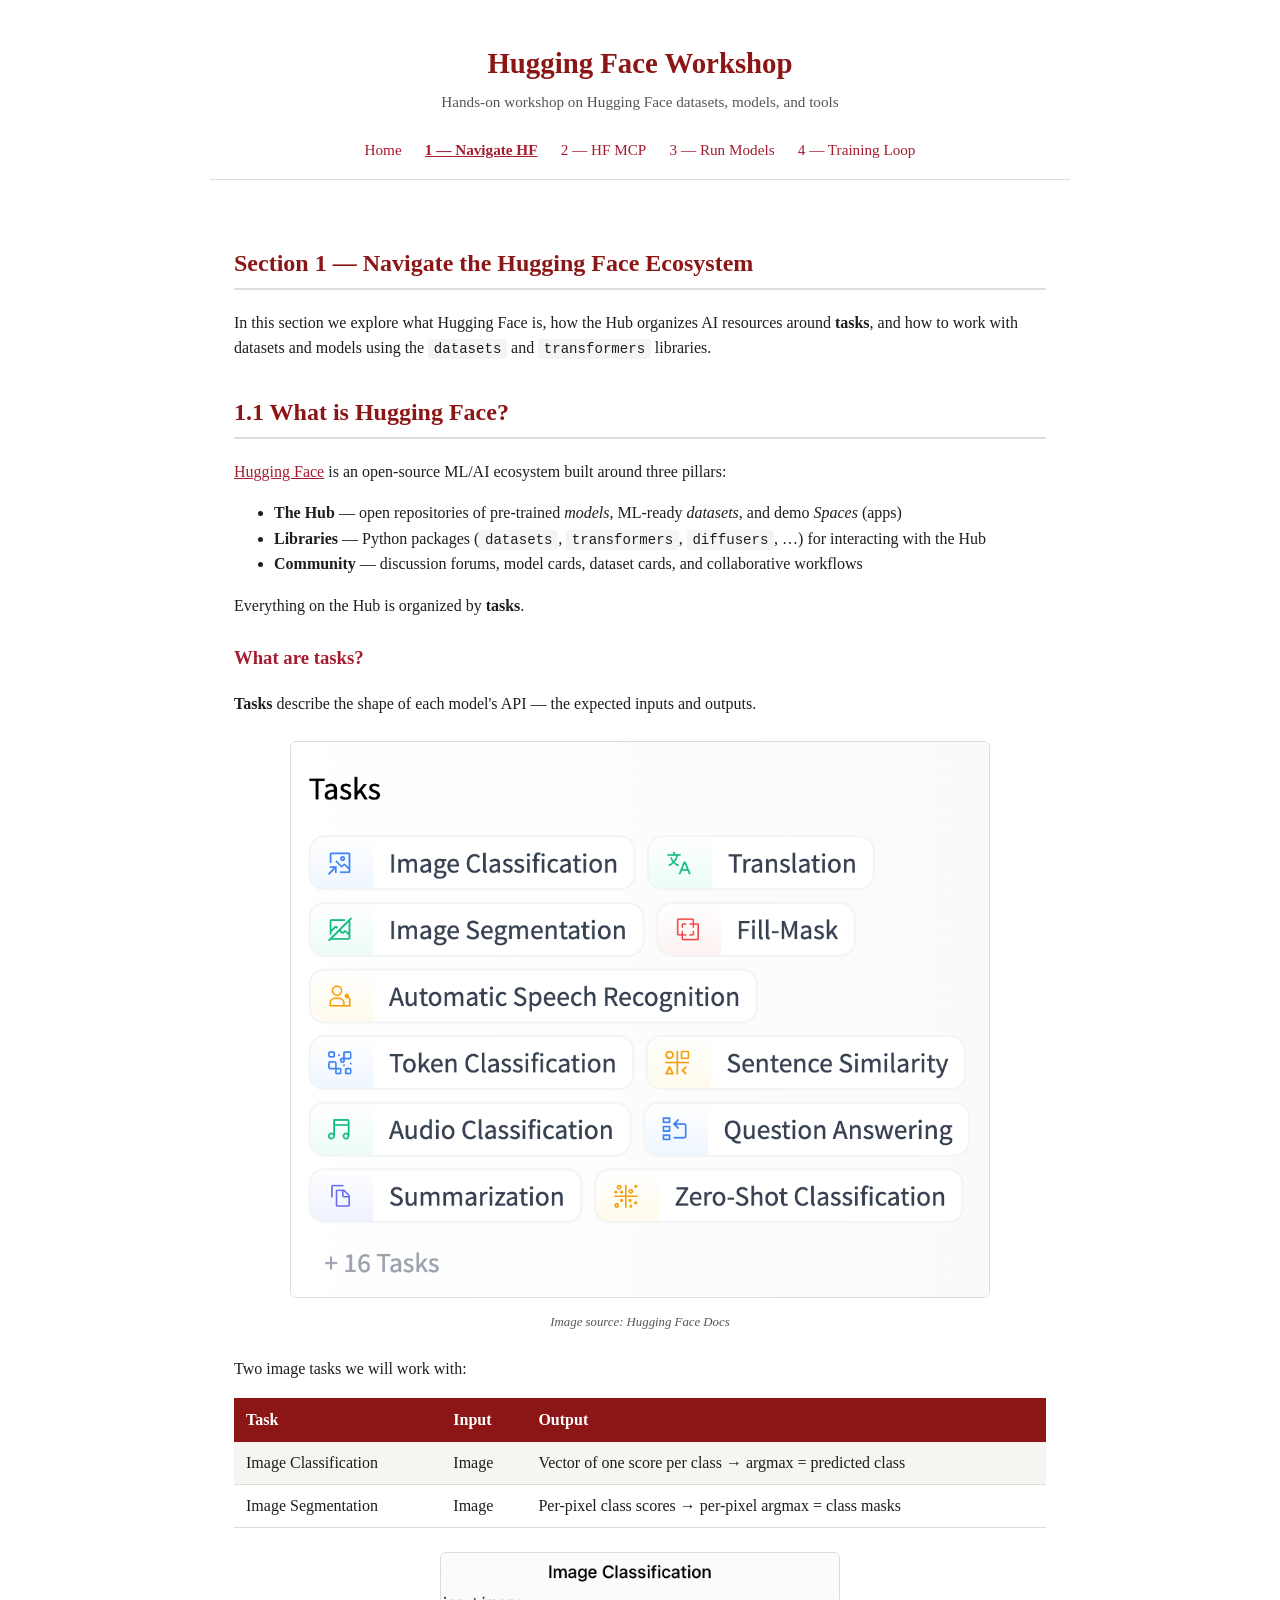
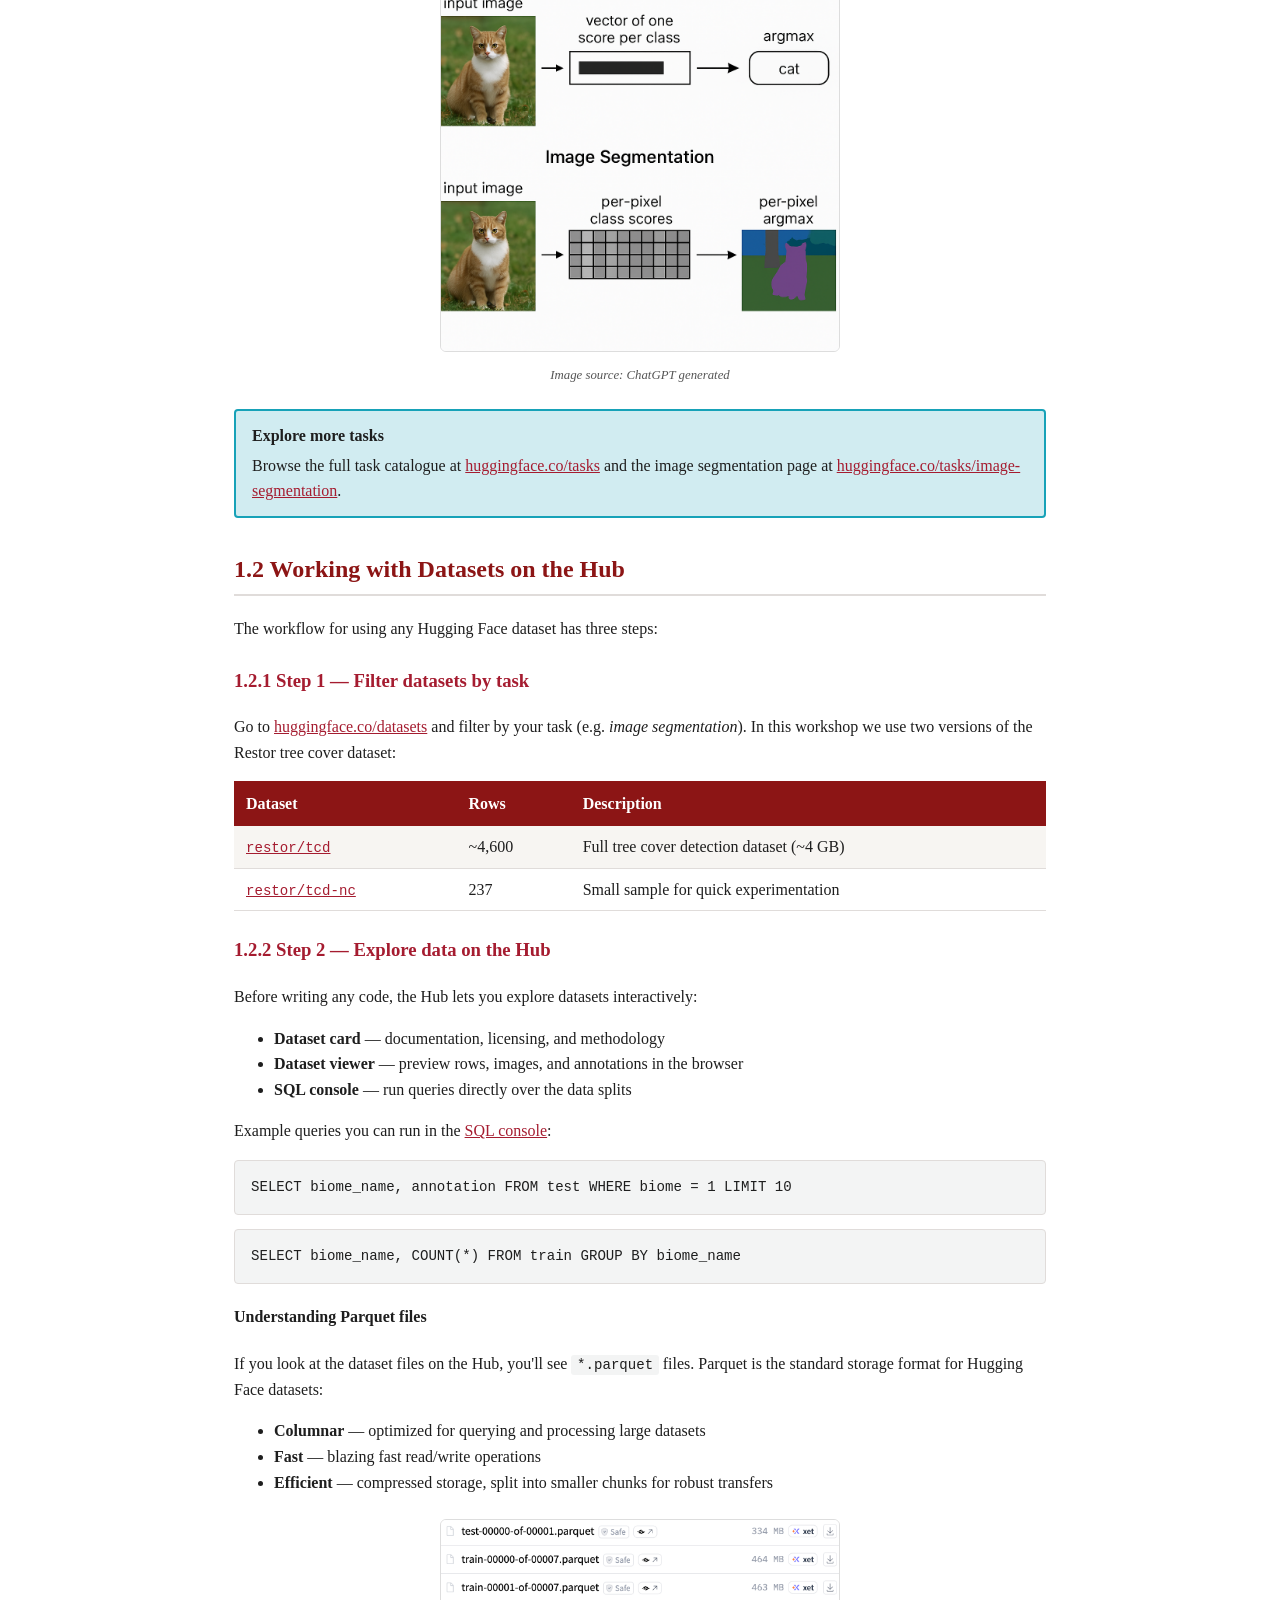
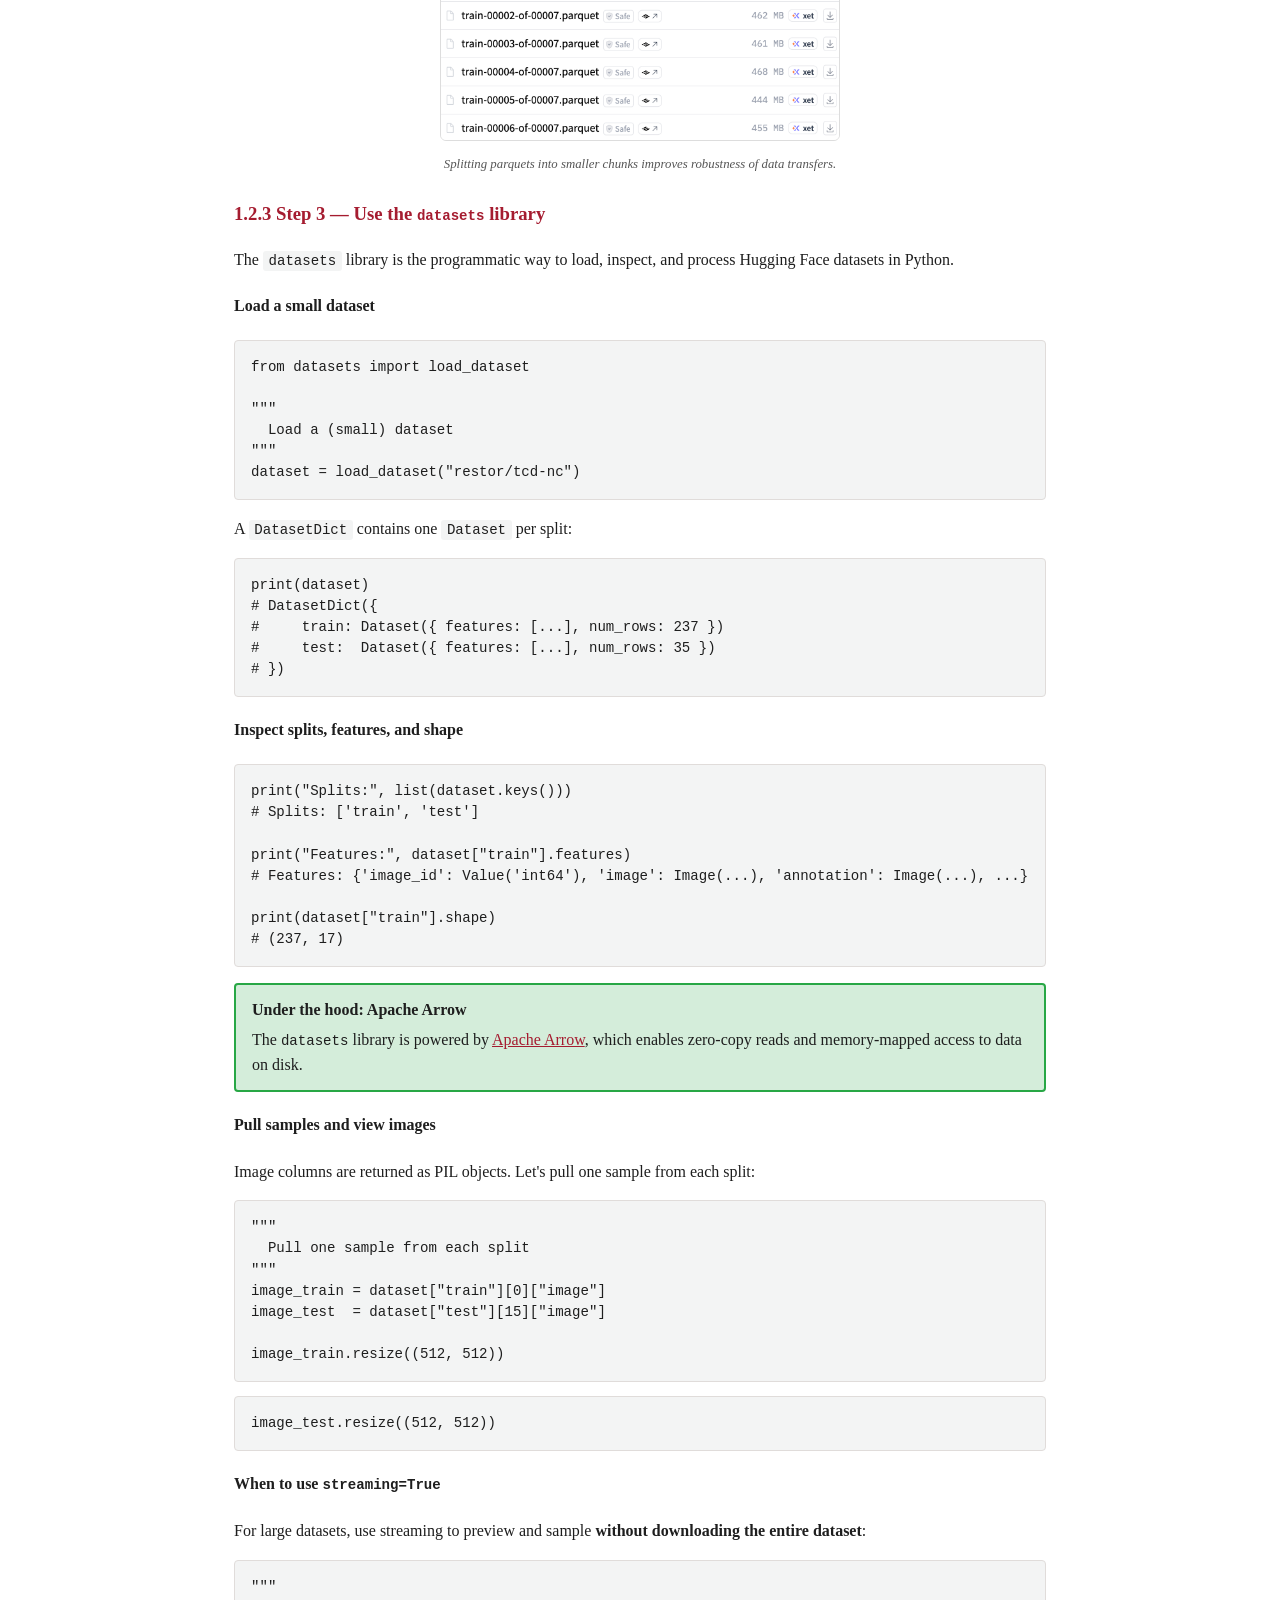
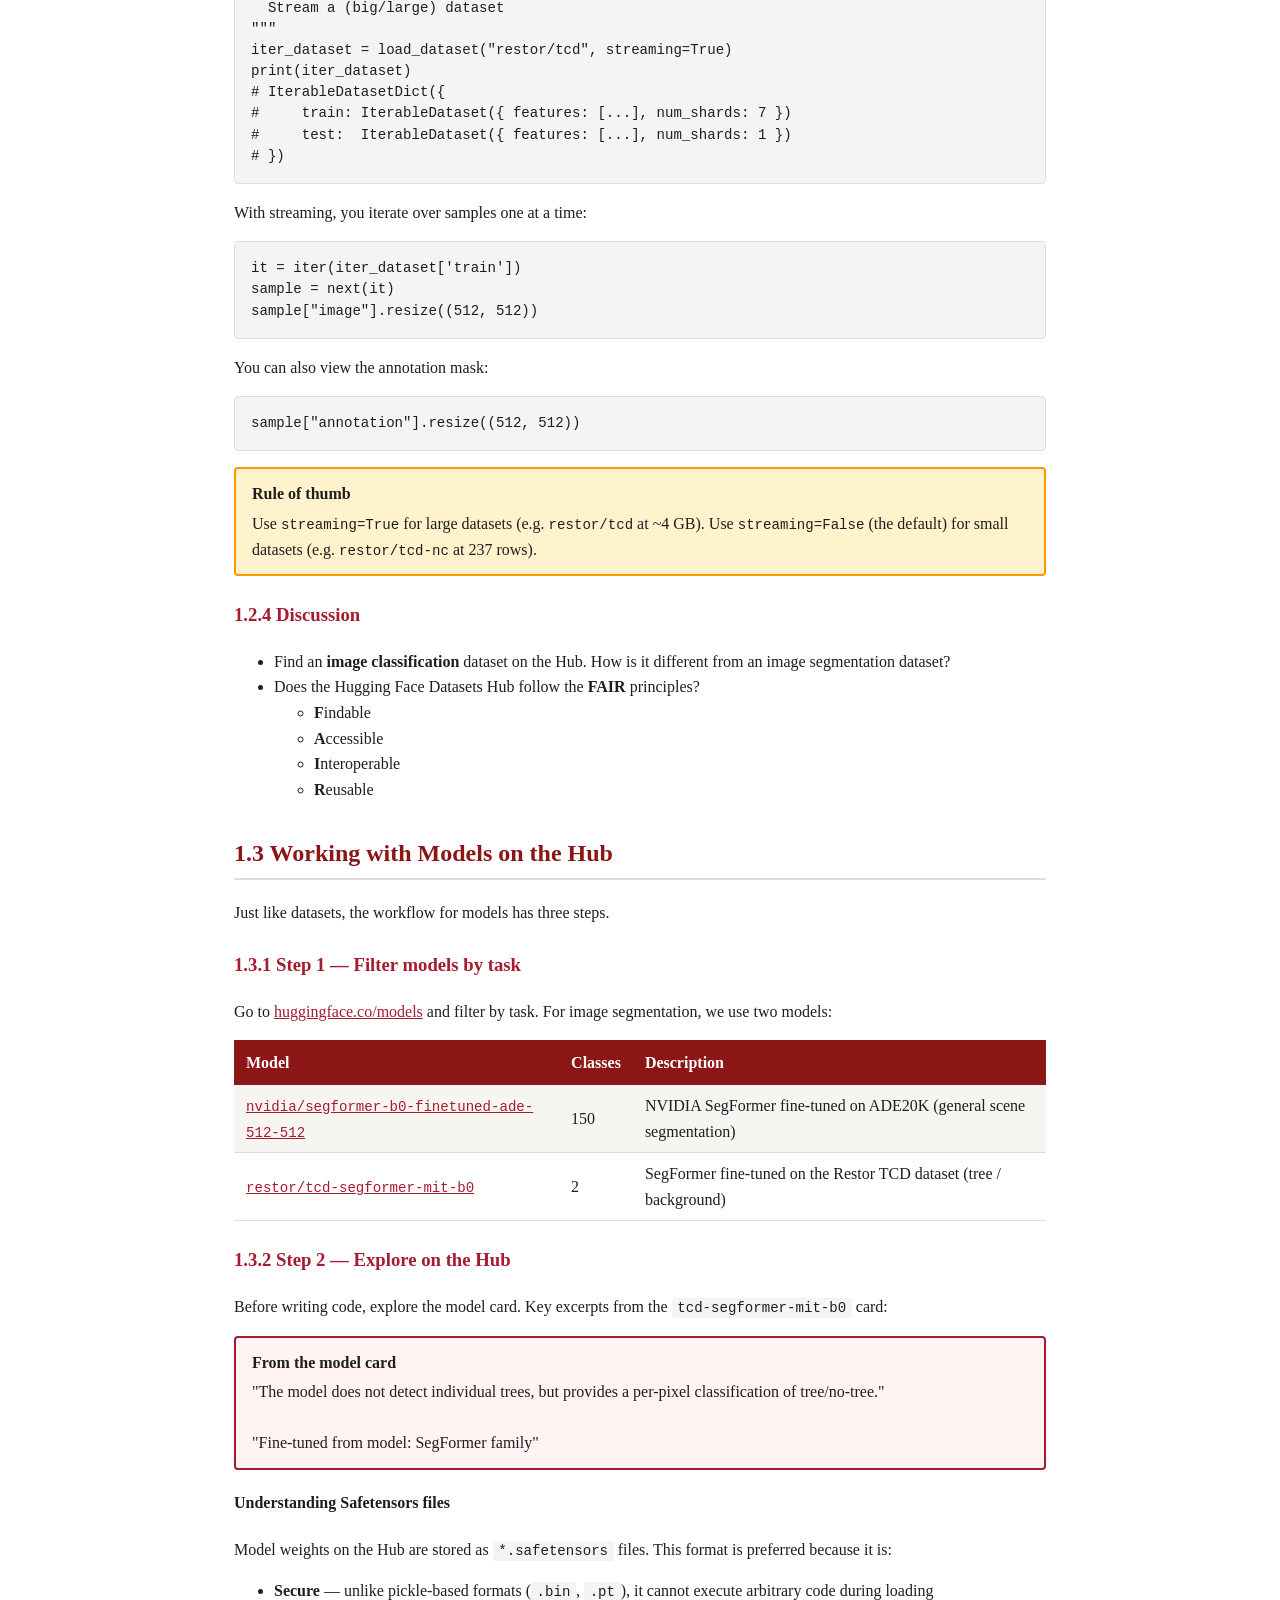
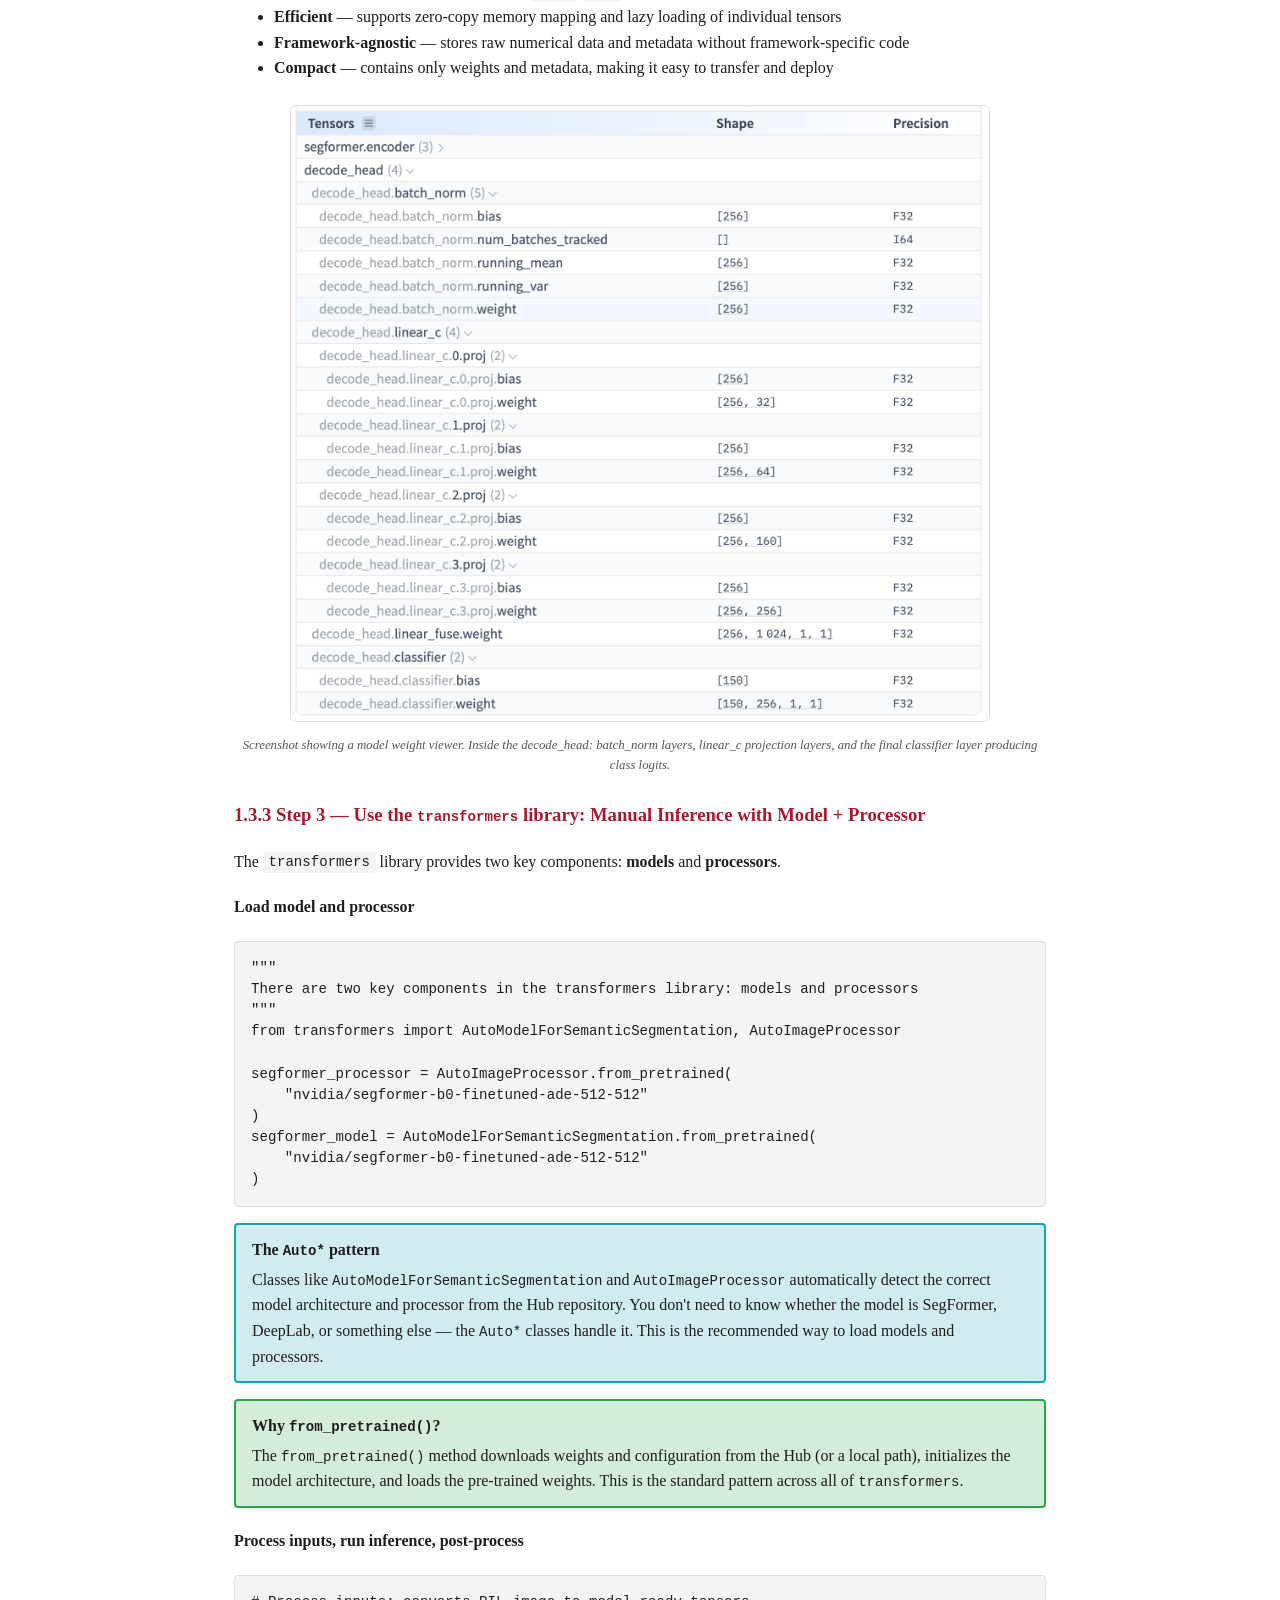
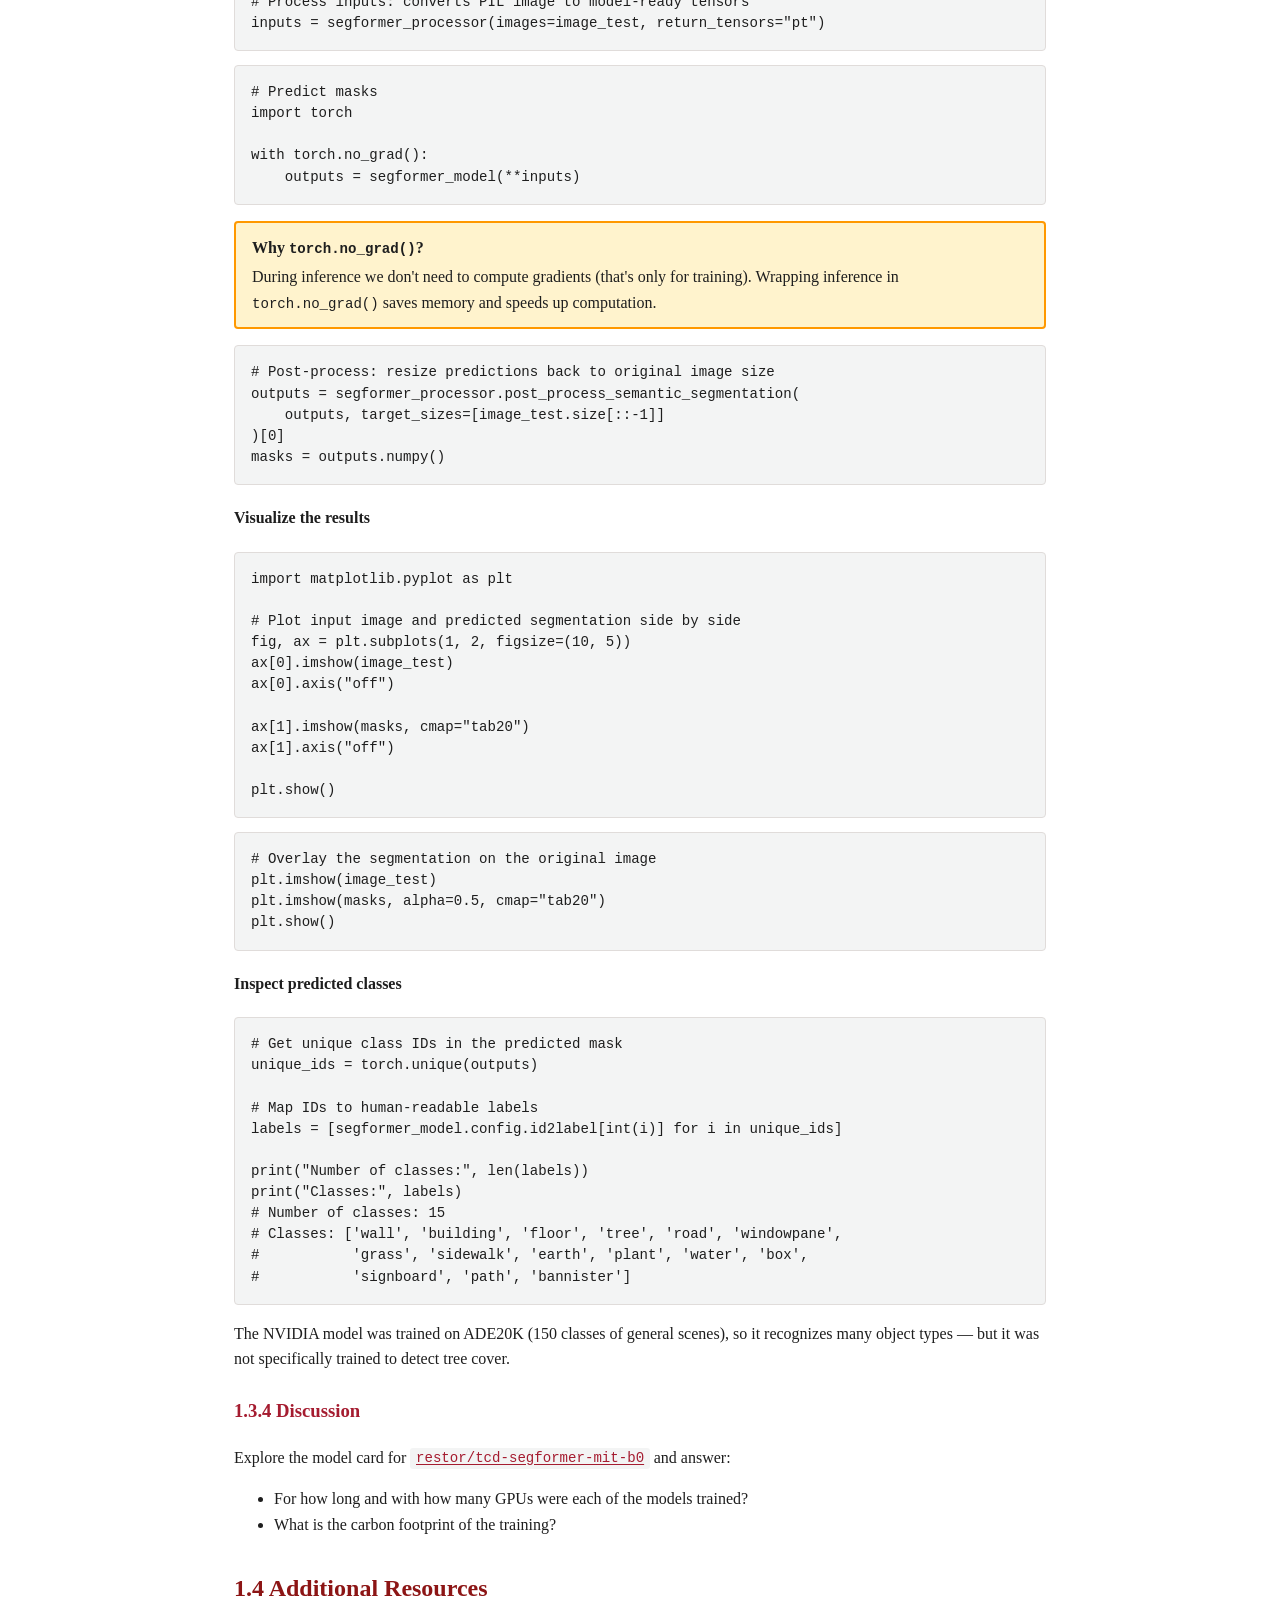
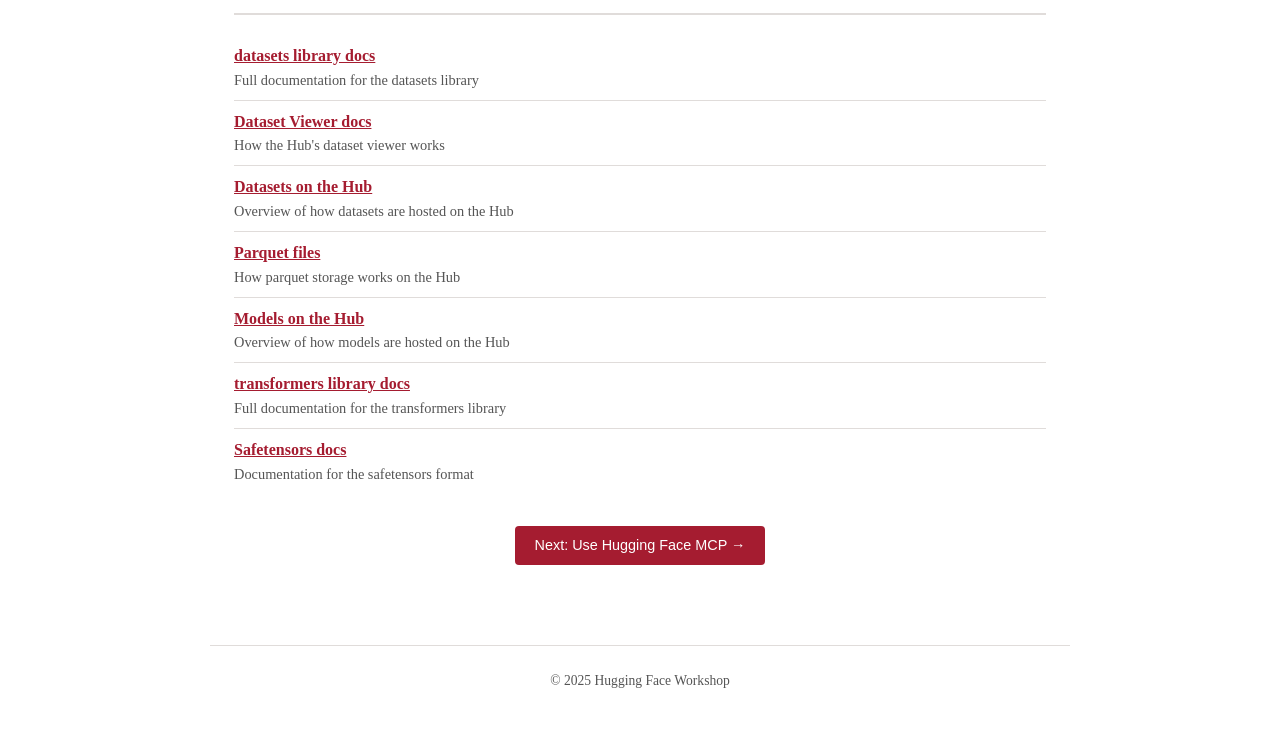
==== docs/section1.html @ c6ccbbdd "Add workshop site (sections 1 and 3) and follow-along notebook - docs/: GitHub Pages site with crims" ====
<!DOCTYPE html>
<html lang="en">
<head>
  <meta charset="UTF-8">
  <meta name="viewport" content="width=device-width, initial-scale=1.0">
  <title>1 &mdash; Navigate the Hugging Face Ecosystem</title>
  <link rel="stylesheet" href="style.css">
</head>
<body>

<header>
  <h1>Hugging Face Workshop</h1>
  <p class="subtitle">Hands-on workshop on Hugging Face datasets, models, and tools</p>
</header>

<nav>
  <a href="index.html">Home</a>
  <a href="section1.html" class="active">1 &mdash; Navigate HF</a>
  <a href="section2.html">2 &mdash; HF MCP</a>
  <a href="section3.html">3 &mdash; Run Models</a>
  <a href="section4.html">4 &mdash; Training Loop</a>
</nav>

<div class="content">

  <h2>Section 1 &mdash; Navigate the Hugging Face Ecosystem</h2>
  <p>In this section we explore what Hugging Face is, how the Hub organizes AI resources around <strong>tasks</strong>, and how to work with datasets and models using the <code>datasets</code> and <code>transformers</code> libraries.</p>

  <!-- ════════════════════════════════════════════ -->
  <h2>1.1 What is Hugging Face?</h2>

  <p><a href="https://huggingface.co/" target="_blank">Hugging Face</a> is an open-source ML/AI ecosystem built around three pillars:</p>
  <ul>
    <li><strong>The Hub</strong> &mdash; open repositories of pre-trained <em>models</em>, ML-ready <em>datasets</em>, and demo <em>Spaces</em> (apps)</li>
    <li><strong>Libraries</strong> &mdash; Python packages (<code>datasets</code>, <code>transformers</code>, <code>diffusers</code>, &hellip;) for interacting with the Hub</li>
    <li><strong>Community</strong> &mdash; discussion forums, model cards, dataset cards, and collaborative workflows</li>
  </ul>

  <p>Everything on the Hub is organized by <strong>tasks</strong>.</p>

  <h3>What are tasks?</h3>

  <p><strong>Tasks</strong> describe the shape of each model's API &mdash; the expected inputs and outputs.</p>

  <div class="figure">
    <img src="../images/hf_tasks.png" alt="Hugging Face tasks overview">
    <div class="caption">Image source: Hugging Face Docs</div>
  </div>

  <p>Two image tasks we will work with:</p>
  <table>
    <tr><th>Task</th><th>Input</th><th>Output</th></tr>
    <tr>
      <td>Image Classification</td>
      <td>Image</td>
      <td>Vector of one score per class &rarr; argmax = predicted class</td>
    </tr>
    <tr>
      <td>Image Segmentation</td>
      <td>Image</td>
      <td>Per-pixel class scores &rarr; per-pixel argmax = class masks</td>
    </tr>
  </table>

  <div class="figure">
    <img src="../images/segmentation_diagram.png" alt="Segmentation diagram" style="max-width:400px;">
    <div class="caption">Image source: ChatGPT generated</div>
  </div>

  <div class="callout blue">
    <strong>Explore more tasks</strong>
    Browse the full task catalogue at <a href="https://huggingface.co/tasks" target="_blank">huggingface.co/tasks</a>
    and the image segmentation page at <a href="https://huggingface.co/tasks/image-segmentation" target="_blank">huggingface.co/tasks/image-segmentation</a>.
  </div>

  <!-- ════════════════════════════════════════════ -->
  <h2>1.2 Working with Datasets on the Hub</h2>

  <p>The workflow for using any Hugging Face dataset has three steps:</p>

  <h3>1.2.1 Step 1 &mdash; Filter datasets by task</h3>

  <p>Go to <a href="https://huggingface.co/datasets" target="_blank">huggingface.co/datasets</a> and filter by your task (e.g. <em>image segmentation</em>). In this workshop we use two versions of the Restor tree cover dataset:</p>

  <table>
    <tr><th>Dataset</th><th>Rows</th><th>Description</th></tr>
    <tr>
      <td><a href="https://huggingface.co/datasets/restor/tcd" target="_blank"><code>restor/tcd</code></a></td>
      <td>~4,600</td>
      <td>Full tree cover detection dataset (~4 GB)</td>
    </tr>
    <tr>
      <td><a href="https://huggingface.co/datasets/restor/tcd-nc" target="_blank"><code>restor/tcd-nc</code></a></td>
      <td>237</td>
      <td>Small sample for quick experimentation</td>
    </tr>
  </table>

  <h3>1.2.2 Step 2 &mdash; Explore data on the Hub</h3>

  <p>Before writing any code, the Hub lets you explore datasets interactively:</p>
  <ul>
    <li><strong>Dataset card</strong> &mdash; documentation, licensing, and methodology</li>
    <li><strong>Dataset viewer</strong> &mdash; preview rows, images, and annotations in the browser</li>
    <li><strong>SQL console</strong> &mdash; run queries directly over the data splits</li>
  </ul>

  <p>Example queries you can run in the <a href="https://huggingface.co/datasets/restor/tcd-nc/sql-console/zQ4yMoB" target="_blank">SQL console</a>:</p>

<pre><code>SELECT biome_name, annotation FROM test WHERE biome = 1 LIMIT 10</code></pre>

<pre><code>SELECT biome_name, COUNT(*) FROM train GROUP BY biome_name</code></pre>

  <h4>Understanding Parquet files</h4>

  <p>If you look at the dataset files on the Hub, you'll see <code>*.parquet</code> files. Parquet is the standard storage format for Hugging Face datasets:</p>
  <ul>
    <li><strong>Columnar</strong> &mdash; optimized for querying and processing large datasets</li>
    <li><strong>Fast</strong> &mdash; blazing fast read/write operations</li>
    <li><strong>Efficient</strong> &mdash; compressed storage, split into smaller chunks for robust transfers</li>
  </ul>

  <div class="figure">
    <img src="../images/parquet_diagram.png" alt="Parquet file diagram" style="max-width:400px;">
    <div class="caption">Splitting parquets into smaller chunks improves robustness of data transfers.</div>
  </div>

  <h3>1.2.3 Step 3 &mdash; Use the <code>datasets</code> library</h3>

  <p>The <code>datasets</code> library is the programmatic way to load, inspect, and process Hugging Face datasets in Python.</p>

  <h4>Load a small dataset</h4>

<pre><code>from datasets import load_dataset

"""
  Load a (small) dataset
"""
dataset = load_dataset("restor/tcd-nc")</code></pre>

  <p>A <code>DatasetDict</code> contains one <code>Dataset</code> per split:</p>

<pre><code>print(dataset)
# DatasetDict({
#     train: Dataset({ features: [...], num_rows: 237 })
#     test:  Dataset({ features: [...], num_rows: 35 })
# })</code></pre>

  <h4>Inspect splits, features, and shape</h4>

<pre><code>print("Splits:", list(dataset.keys()))
# Splits: ['train', 'test']

print("Features:", dataset["train"].features)
# Features: {'image_id': Value('int64'), 'image': Image(...), 'annotation': Image(...), ...}

print(dataset["train"].shape)
# (237, 17)</code></pre>

  <div class="callout green">
    <strong>Under the hood: Apache Arrow</strong>
    The <code>datasets</code> library is powered by <a href="https://huggingface.co/docs/datasets/main/en/about_arrow" target="_blank">Apache Arrow</a>, which enables zero-copy reads and memory-mapped access to data on disk.
  </div>

  <h4>Pull samples and view images</h4>

  <p>Image columns are returned as PIL objects. Let's pull one sample from each split:</p>

<pre><code>"""
  Pull one sample from each split
"""
image_train = dataset["train"][0]["image"]
image_test  = dataset["test"][15]["image"]

image_train.resize((512, 512))</code></pre>

<pre><code>image_test.resize((512, 512))</code></pre>

  <h4>When to use <code>streaming=True</code></h4>

  <p>For large datasets, use streaming to preview and sample <strong>without downloading the entire dataset</strong>:</p>

<pre><code>"""
  Stream a (big/large) dataset
"""
iter_dataset = load_dataset("restor/tcd", streaming=True)
print(iter_dataset)
# IterableDatasetDict({
#     train: IterableDataset({ features: [...], num_shards: 7 })
#     test:  IterableDataset({ features: [...], num_shards: 1 })
# })</code></pre>

  <p>With streaming, you iterate over samples one at a time:</p>

<pre><code>it = iter(iter_dataset['train'])
sample = next(it)
sample["image"].resize((512, 512))</code></pre>

  <p>You can also view the annotation mask:</p>

<pre><code>sample["annotation"].resize((512, 512))</code></pre>

  <div class="callout yellow">
    <strong>Rule of thumb</strong>
    Use <code>streaming=True</code> for large datasets (e.g. <code>restor/tcd</code> at ~4 GB).
    Use <code>streaming=False</code> (the default) for small datasets (e.g. <code>restor/tcd-nc</code> at 237 rows).
  </div>

  <h3>1.2.4 Discussion</h3>

  <ul>
    <li>Find an <strong>image classification</strong> dataset on the Hub. How is it different from an image segmentation dataset?</li>
    <li>Does the Hugging Face Datasets Hub follow the <strong>FAIR</strong> principles?
      <ul>
        <li><strong>F</strong>indable</li>
        <li><strong>A</strong>ccessible</li>
        <li><strong>I</strong>nteroperable</li>
        <li><strong>R</strong>eusable</li>
      </ul>
    </li>
  </ul>

  <!-- ════════════════════════════════════════════ -->
  <h2>1.3 Working with Models on the Hub</h2>

  <p>Just like datasets, the workflow for models has three steps.</p>

  <h3>1.3.1 Step 1 &mdash; Filter models by task</h3>

  <p>Go to <a href="https://huggingface.co/models" target="_blank">huggingface.co/models</a> and filter by task. For image segmentation, we use two models:</p>

  <table>
    <tr><th>Model</th><th>Classes</th><th>Description</th></tr>
    <tr>
      <td><a href="https://huggingface.co/nvidia/segformer-b0-finetuned-ade-512-512" target="_blank"><code>nvidia/segformer-b0-finetuned-ade-512-512</code></a></td>
      <td>150</td>
      <td>NVIDIA SegFormer fine-tuned on ADE20K (general scene segmentation)</td>
    </tr>
    <tr>
      <td><a href="https://huggingface.co/restor/tcd-segformer-mit-b0" target="_blank"><code>restor/tcd-segformer-mit-b0</code></a></td>
      <td>2</td>
      <td>SegFormer fine-tuned on the Restor TCD dataset (tree / background)</td>
    </tr>
  </table>

  <h3>1.3.2 Step 2 &mdash; Explore on the Hub</h3>

  <p>Before writing code, explore the model card. Key excerpts from the <code>tcd-segformer-mit-b0</code> card:</p>

  <div class="callout">
    <strong>From the model card</strong>
    "The model does not detect individual trees, but provides a per-pixel classification of tree/no-tree."
    <br><br>
    "Fine-tuned from model: SegFormer family"
  </div>

  <h4>Understanding Safetensors files</h4>

  <p>Model weights on the Hub are stored as <code>*.safetensors</code> files. This format is preferred because it is:</p>
  <ul>
    <li><strong>Secure</strong> &mdash; unlike pickle-based formats (<code>.bin</code>, <code>.pt</code>), it cannot execute arbitrary code during loading</li>
    <li><strong>Efficient</strong> &mdash; supports zero-copy memory mapping and lazy loading of individual tensors</li>
    <li><strong>Framework-agnostic</strong> &mdash; stores raw numerical data and metadata without framework-specific code</li>
    <li><strong>Compact</strong> &mdash; contains only weights and metadata, making it easy to transfer and deploy</li>
  </ul>

  <div class="figure">
    <img src="../images/safetensors_viewer.png" alt="Safetensors viewer screenshot">
    <div class="caption">Screenshot showing a model weight viewer. Inside the decode_head: batch_norm layers, linear_c projection layers, and the final classifier layer producing class logits.</div>
  </div>

  <h3>1.3.3 Step 3 &mdash; Use the <code>transformers</code> library: Manual Inference with Model + Processor</h3>

  <p>The <code>transformers</code> library provides two key components: <strong>models</strong> and <strong>processors</strong>.</p>

  <h4>Load model and processor</h4>

<pre><code>"""
There are two key components in the transformers library: models and processors
"""
from transformers import AutoModelForSemanticSegmentation, AutoImageProcessor

segformer_processor = AutoImageProcessor.from_pretrained(
    "nvidia/segformer-b0-finetuned-ade-512-512"
)
segformer_model = AutoModelForSemanticSegmentation.from_pretrained(
    "nvidia/segformer-b0-finetuned-ade-512-512"
)</code></pre>

  <div class="callout blue">
    <strong>The <code>Auto*</code> pattern</strong>
    Classes like <code>AutoModelForSemanticSegmentation</code> and <code>AutoImageProcessor</code> automatically detect the correct model architecture and processor from the Hub repository.
    You don't need to know whether the model is SegFormer, DeepLab, or something else &mdash; the <code>Auto*</code> classes handle it.
    This is the recommended way to load models and processors.
  </div>

  <div class="callout green">
    <strong>Why <code>from_pretrained()</code>?</strong>
    The <code>from_pretrained()</code> method downloads weights and configuration from the Hub (or a local path), initializes the model architecture, and loads the pre-trained weights.
    This is the standard pattern across all of <code>transformers</code>.
  </div>

  <h4>Process inputs, run inference, post-process</h4>

<pre><code># Process inputs: converts PIL image to model-ready tensors
inputs = segformer_processor(images=image_test, return_tensors="pt")</code></pre>

<pre><code># Predict masks
import torch

with torch.no_grad():
    outputs = segformer_model(**inputs)</code></pre>

  <div class="callout yellow">
    <strong>Why <code>torch.no_grad()</code>?</strong>
    During inference we don't need to compute gradients (that's only for training).
    Wrapping inference in <code>torch.no_grad()</code> saves memory and speeds up computation.
  </div>

<pre><code># Post-process: resize predictions back to original image size
outputs = segformer_processor.post_process_semantic_segmentation(
    outputs, target_sizes=[image_test.size[::-1]]
)[0]
masks = outputs.numpy()</code></pre>

  <h4>Visualize the results</h4>

<pre><code>import matplotlib.pyplot as plt

# Plot input image and predicted segmentation side by side
fig, ax = plt.subplots(1, 2, figsize=(10, 5))
ax[0].imshow(image_test)
ax[0].axis("off")

ax[1].imshow(masks, cmap="tab20")
ax[1].axis("off")

plt.show()</code></pre>

<pre><code># Overlay the segmentation on the original image
plt.imshow(image_test)
plt.imshow(masks, alpha=0.5, cmap="tab20")
plt.show()</code></pre>

  <h4>Inspect predicted classes</h4>

<pre><code># Get unique class IDs in the predicted mask
unique_ids = torch.unique(outputs)

# Map IDs to human-readable labels
labels = [segformer_model.config.id2label[int(i)] for i in unique_ids]

print("Number of classes:", len(labels))
print("Classes:", labels)
# Number of classes: 15
# Classes: ['wall', 'building', 'floor', 'tree', 'road', 'windowpane',
#           'grass', 'sidewalk', 'earth', 'plant', 'water', 'box',
#           'signboard', 'path', 'bannister']</code></pre>

  <p>The NVIDIA model was trained on ADE20K (150 classes of general scenes), so it recognizes many object types &mdash; but it was not specifically trained to detect tree cover.</p>

  <h3>1.3.4 Discussion</h3>

  <p>Explore the model card for <a href="https://huggingface.co/restor/tcd-segformer-mit-b0" target="_blank"><code>restor/tcd-segformer-mit-b0</code></a> and answer:</p>
  <ul>
    <li>For how long and with how many GPUs were each of the models trained?</li>
    <li>What is the carbon footprint of the training?</li>
  </ul>

  <!-- ════════════════════════════════════════════ -->
  <h2>1.4 Additional Resources</h2>

  <ul class="resources">
    <li>
      <a href="https://huggingface.co/docs/datasets/main/en/index" target="_blank"><strong>datasets library docs</strong></a>
      <span class="desc">Full documentation for the datasets library</span>
    </li>
    <li>
      <a href="https://huggingface.co/docs/dataset-viewer/index" target="_blank"><strong>Dataset Viewer docs</strong></a>
      <span class="desc">How the Hub's dataset viewer works</span>
    </li>
    <li>
      <a href="https://huggingface.co/docs/hub/en/datasets-overview" target="_blank"><strong>Datasets on the Hub</strong></a>
      <span class="desc">Overview of how datasets are hosted on the Hub</span>
    </li>
    <li>
      <a href="https://huggingface.co/docs/dataset-viewer/parquet" target="_blank"><strong>Parquet files</strong></a>
      <span class="desc">How parquet storage works on the Hub</span>
    </li>
    <li>
      <a href="https://huggingface.co/docs/hub/en/models-the-hub" target="_blank"><strong>Models on the Hub</strong></a>
      <span class="desc">Overview of how models are hosted on the Hub</span>
    </li>
    <li>
      <a href="https://huggingface.co/docs/transformers/v4.52.1/index" target="_blank"><strong>transformers library docs</strong></a>
      <span class="desc">Full documentation for the transformers library</span>
    </li>
    <li>
      <a href="https://huggingface.co/docs/safetensors/en/index" target="_blank"><strong>Safetensors docs</strong></a>
      <span class="desc">Documentation for the safetensors format</span>
    </li>
  </ul>

  <p style="text-align:center; margin-top:2rem;">
    <a href="section2.html" class="btn">Next: Use Hugging Face MCP &rarr;</a>
  </p>

</div>

<footer>
  &copy; 2025 Hugging Face Workshop
</footer>

</body>
</html>
---- docs/style.css ----
/* ── Color palette ── */
:root {
  --crimson: #A51C30;
  --crimson-dark: #8C1515;
  --text: #1E1E1E;
  --text-light: #555555;
  --bg: #FFFFFF;
  --bg-warm: #F7F5F2;
  --code-bg: #F3F4F4;
  --border: #E0DCDA;
}

/* ── Reset & base ── */
*, *::before, *::after { box-sizing: border-box; }
body {
  margin: 0;
  font-family: Georgia, "Times New Roman", serif;
  color: var(--text);
  background: var(--bg);
  line-height: 1.6;
}

/* ── Layout ── */
header, nav, .content, footer {
  max-width: 860px;
  margin: 0 auto;
  padding: 0 1.5rem;
}

/* ── Header ── */
header {
  padding-top: 2rem;
  padding-bottom: 0.5rem;
  text-align: center;
}
header h1 {
  font-size: 1.8rem;
  color: var(--crimson-dark);
  margin: 0.5rem 0 0.25rem;
}
header .subtitle {
  color: var(--text-light);
  font-size: 0.95rem;
  margin: 0;
}

/* ── Navigation ── */
nav {
  text-align: center;
  padding: 0.75rem 1.5rem;
  margin-bottom: 1.5rem;
  border-bottom: 1px solid var(--border);
}
nav a {
  display: inline-block;
  margin: 0.25rem 0.6rem;
  text-decoration: none;
  color: var(--crimson);
  font-size: 0.95rem;
}
nav a:hover { text-decoration: underline; }
nav a.active {
  font-weight: bold;
  text-decoration: underline;
}

/* ── Content area ── */
.content {
  padding-top: 0.5rem;
  padding-bottom: 2rem;
}

/* ── Headings ── */
h2 {
  color: var(--crimson-dark);
  border-bottom: 2px solid var(--border);
  padding-bottom: 0.35rem;
  margin-top: 2rem;
}
h3 {
  color: var(--crimson);
  margin-top: 1.5rem;
}
h4 {
  color: var(--text);
  margin-top: 1.25rem;
  font-size: 1rem;
}

/* ── Links ── */
a { color: var(--crimson); }
a:hover { color: var(--crimson-dark); }

/* ── Session cards (home page) ── */
.session-cards {
  display: grid;
  gap: 1.25rem;
  margin: 1.5rem 0;
}
.session-card {
  display: block;
  text-decoration: none;
  color: var(--text);
  background: var(--bg-warm);
  border: 1px solid var(--border);
  border-left: 4px solid var(--crimson);
  border-radius: 4px;
  padding: 1rem 1.25rem;
  transition: border-color 0.2s;
}
.session-card:hover {
  border-left-color: var(--crimson-dark);
}
.session-card h3 {
  margin: 0 0 0.25rem;
  font-size: 1.05rem;
}
.session-card p {
  margin: 0;
  color: var(--text-light);
  font-size: 0.9rem;
}

/* ── Code blocks ── */
pre {
  background: var(--code-bg);
  border: 1px solid var(--border);
  border-radius: 4px;
  padding: 1rem;
  overflow-x: auto;
  white-space: pre-wrap;
  word-wrap: break-word;
  font-family: "SF Mono", Menlo, Consolas, monospace;
  font-size: 0.88rem;
  line-height: 1.5;
}
code {
  font-family: "SF Mono", Menlo, Consolas, monospace;
  font-size: 0.88rem;
}
p code, li code {
  background: var(--code-bg);
  padding: 0.15em 0.4em;
  border-radius: 3px;
}

/* ── Callout / disclaimer boxes ── */
.callout {
  border: 2px solid var(--crimson);
  background: #FFF3F4;
  border-radius: 4px;
  padding: 0.75rem 1rem;
  margin: 1rem 0;
}
.callout.green {
  background: #d4edda;
  border-color: #28a745;
}
.callout.blue {
  background: #d1ecf1;
  border-color: #17a2b8;
}
.callout.yellow {
  background: #fff3cd;
  border-color: #ff9800;
}
.callout strong { display: block; margin-bottom: 0.25rem; }

/* ── Resource lists ── */
ul.resources {
  list-style: none;
  padding: 0;
}
ul.resources li {
  padding: 0.5rem 0;
  border-bottom: 1px solid var(--border);
}
ul.resources li:last-child { border-bottom: none; }
ul.resources .desc {
  display: block;
  color: var(--text-light);
  font-size: 0.9rem;
}

/* ── Images ── */
.figure {
  text-align: center;
  margin: 1.5rem 0;
}
.figure img {
  max-width: 700px;
  width: 100%;
  border: 1px solid #ddd;
  border-radius: 6px;
}
.figure .caption {
  font-size: 0.8rem;
  color: var(--text-light);
  font-style: italic;
  margin-top: 0.35rem;
}

/* ── Tables ── */
table {
  width: 100%;
  border-collapse: collapse;
  margin: 1rem 0;
}
th {
  background: var(--crimson-dark);
  color: #fff;
  text-align: left;
  padding: 0.6rem 0.75rem;
}
td {
  padding: 0.5rem 0.75rem;
  border-bottom: 1px solid var(--border);
}
tr:nth-child(even) { background: var(--bg-warm); }

/* ── Buttons ── */
.btn {
  display: inline-block;
  background: var(--crimson);
  color: #fff;
  text-decoration: none;
  padding: 0.5rem 1.25rem;
  border-radius: 4px;
  font-family: -apple-system, Helvetica, Arial, sans-serif;
  font-size: 0.9rem;
  transition: background 0.2s;
}
.btn:hover { background: var(--crimson-dark); color: #fff; }

/* ── Footer ── */
footer {
  text-align: center;
  padding: 1.5rem;
  color: var(--text-light);
  font-size: 0.85rem;
  border-top: 1px solid var(--border);
  margin-top: 2rem;
}

/* ── Responsive ── */
@media (max-width: 600px) {
  header h1 { font-size: 1.4rem; }
  nav a { display: block; margin: 0.3rem 0; }
  .content { padding-left: 1rem; padding-right: 1rem; }
}
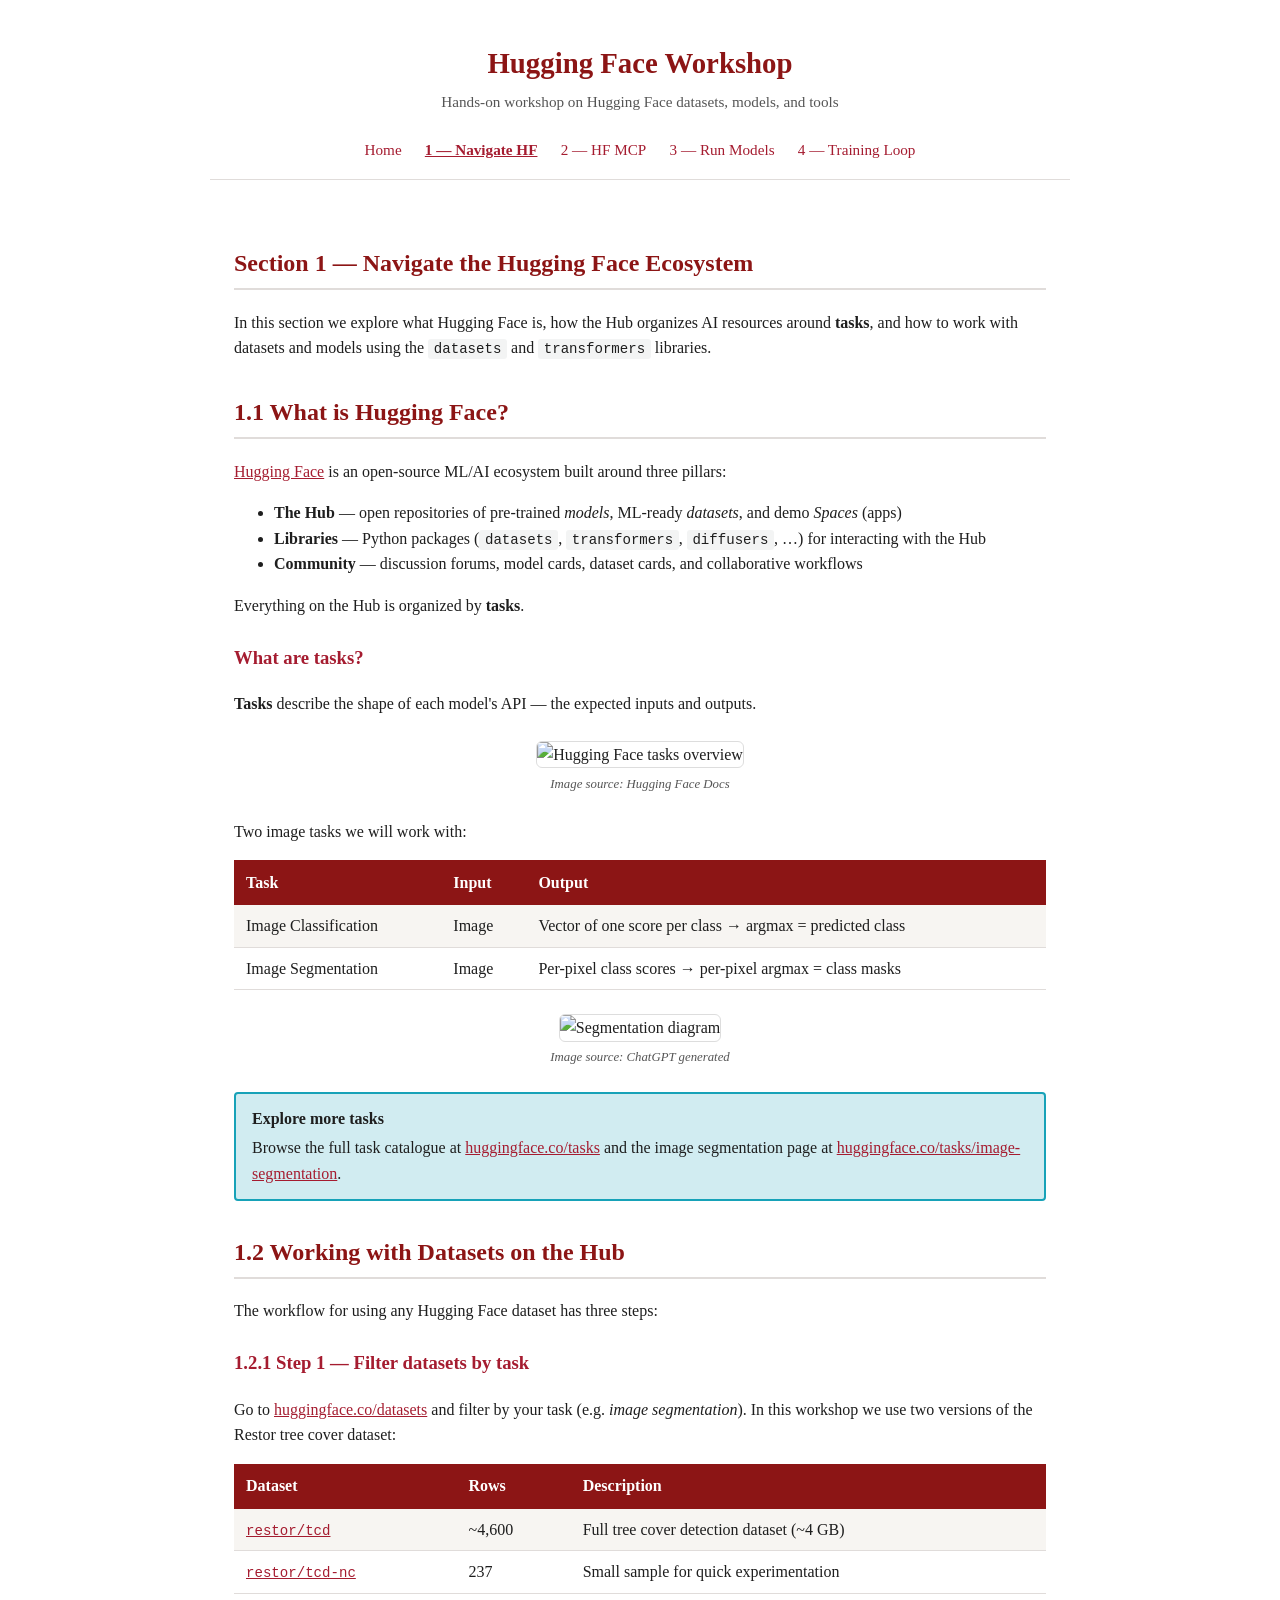
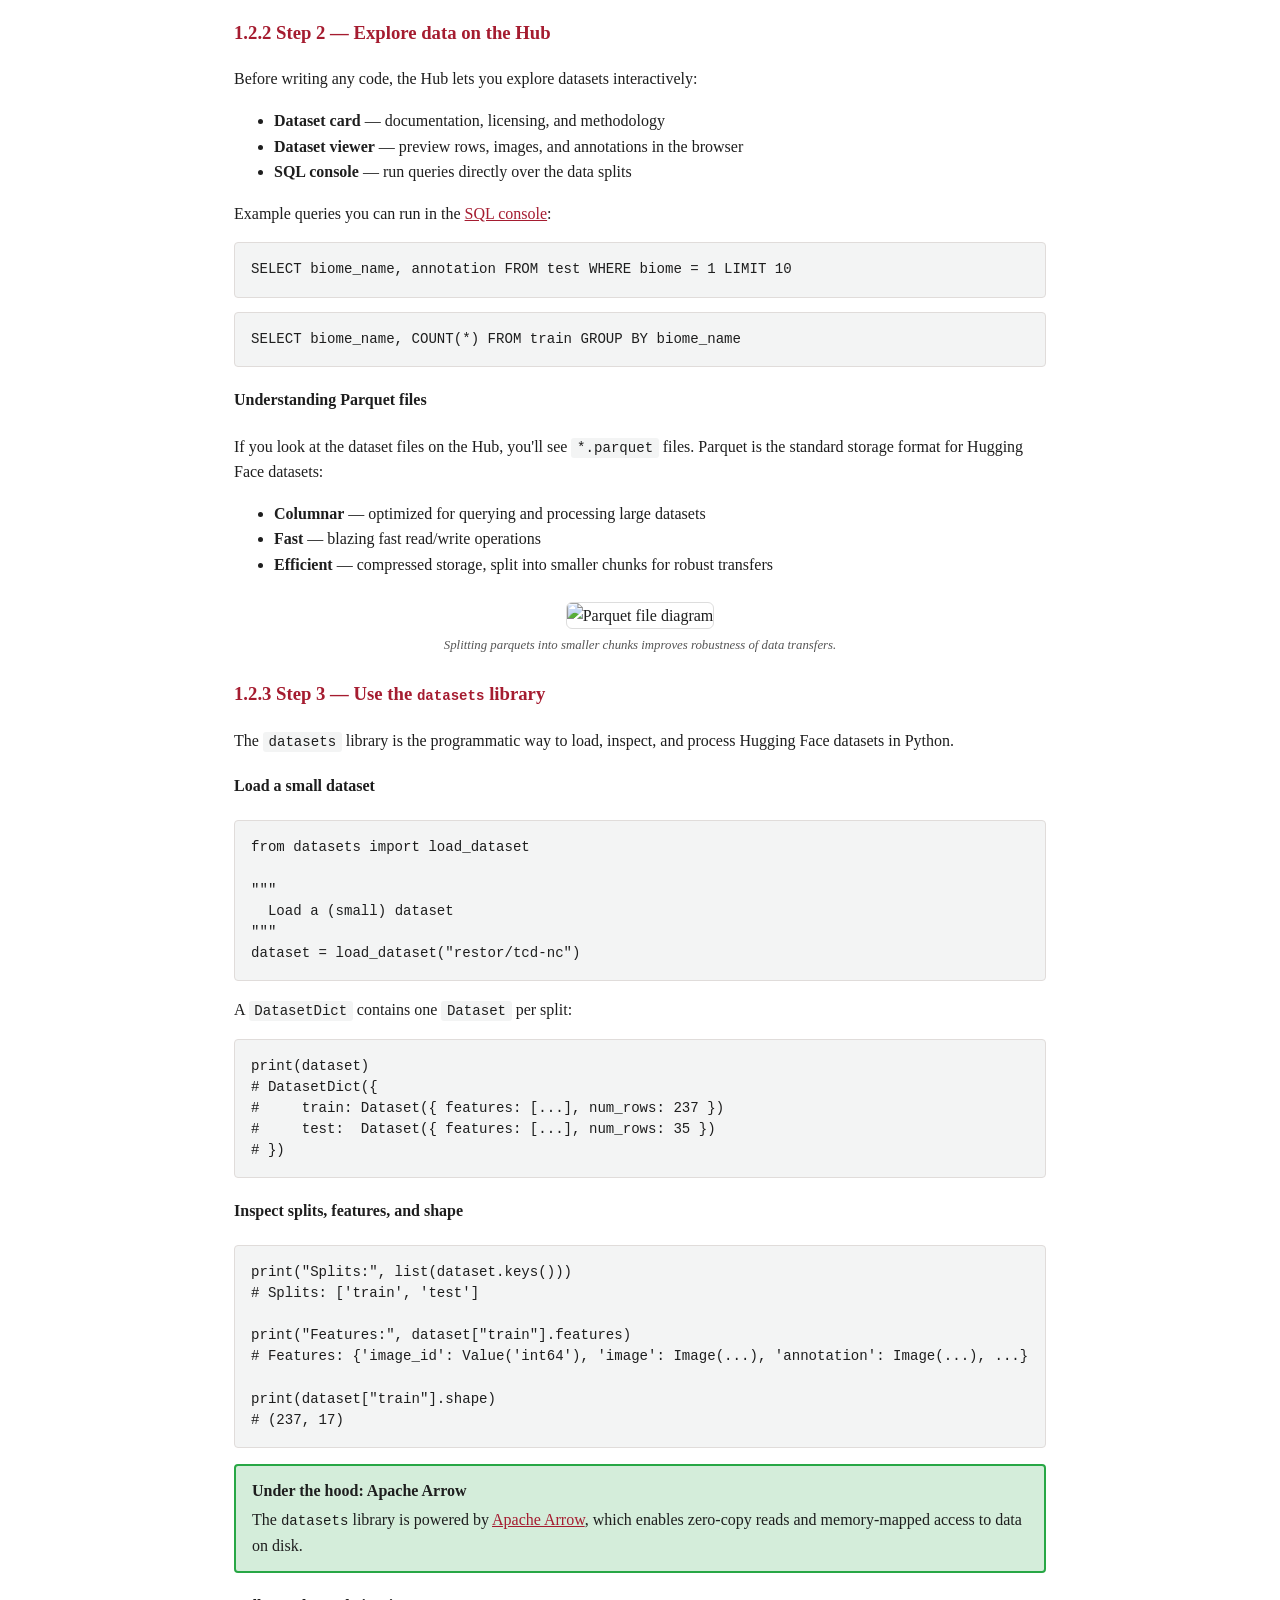
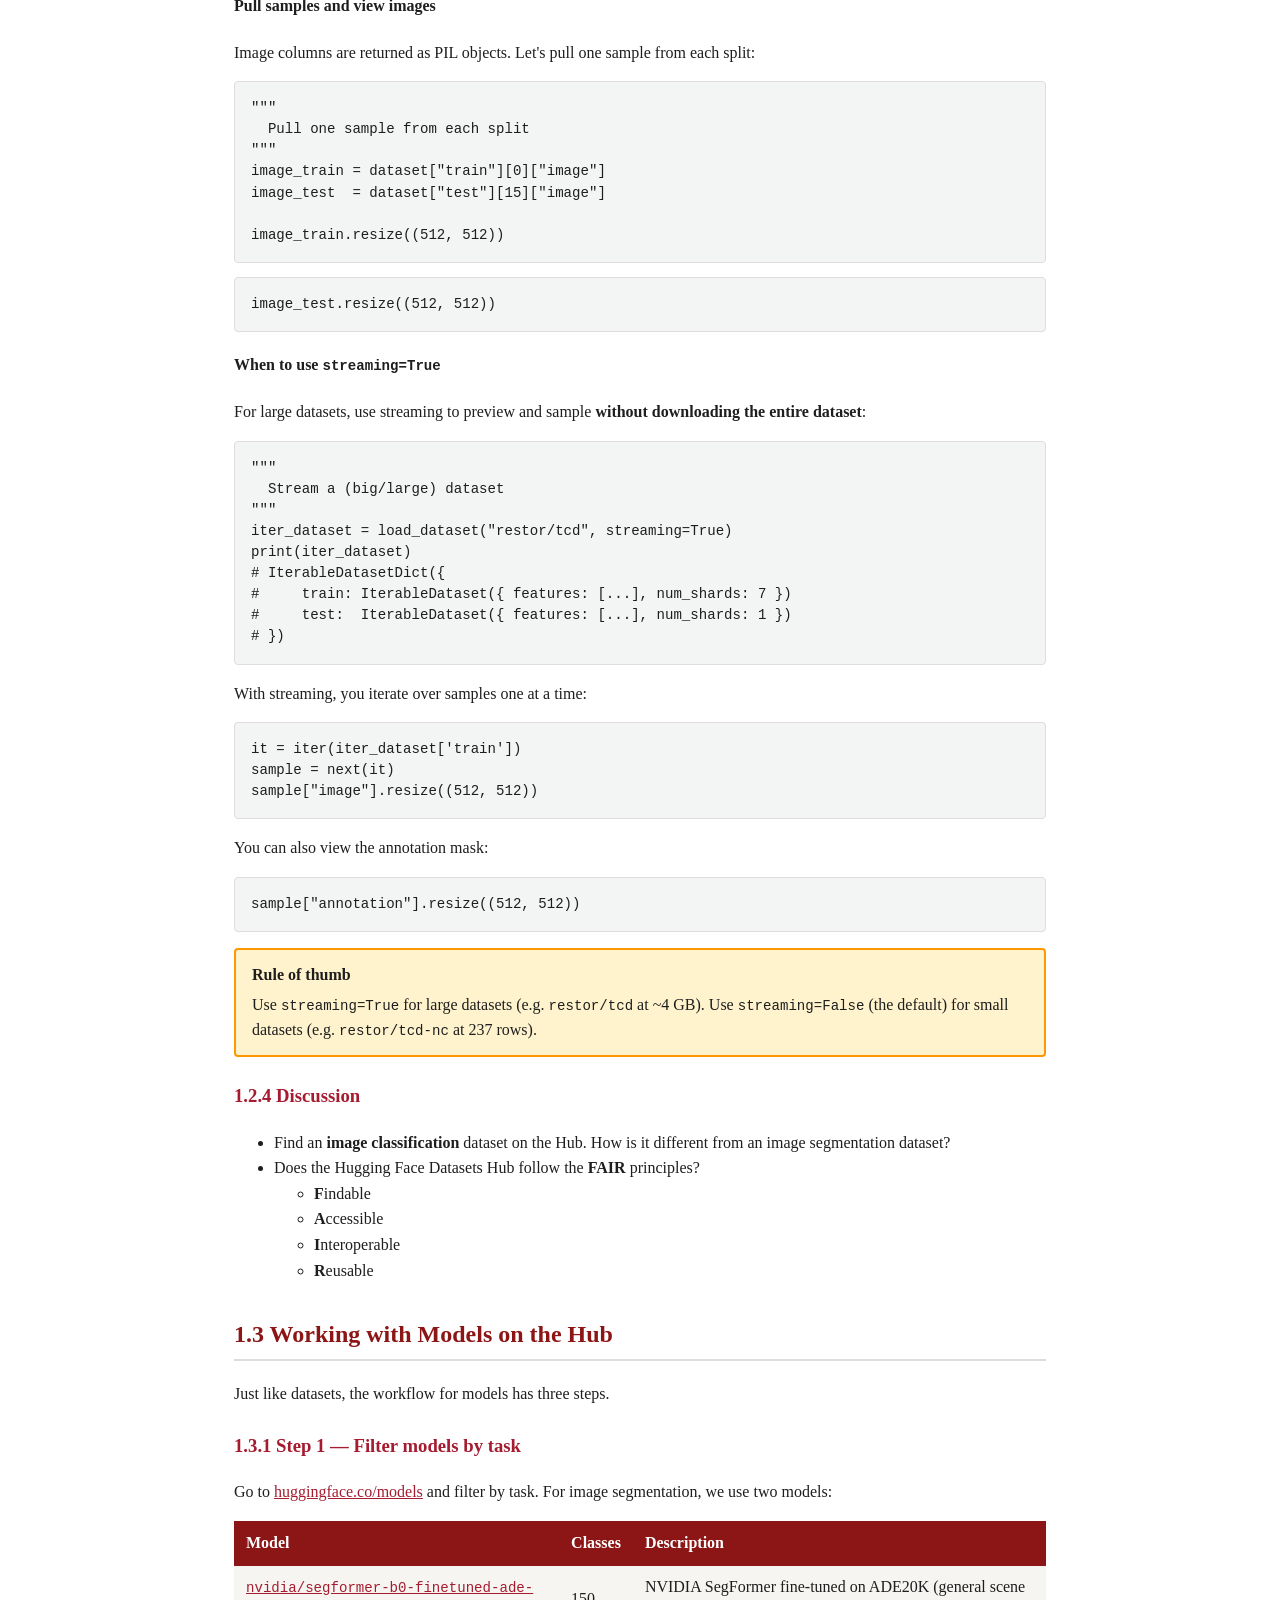
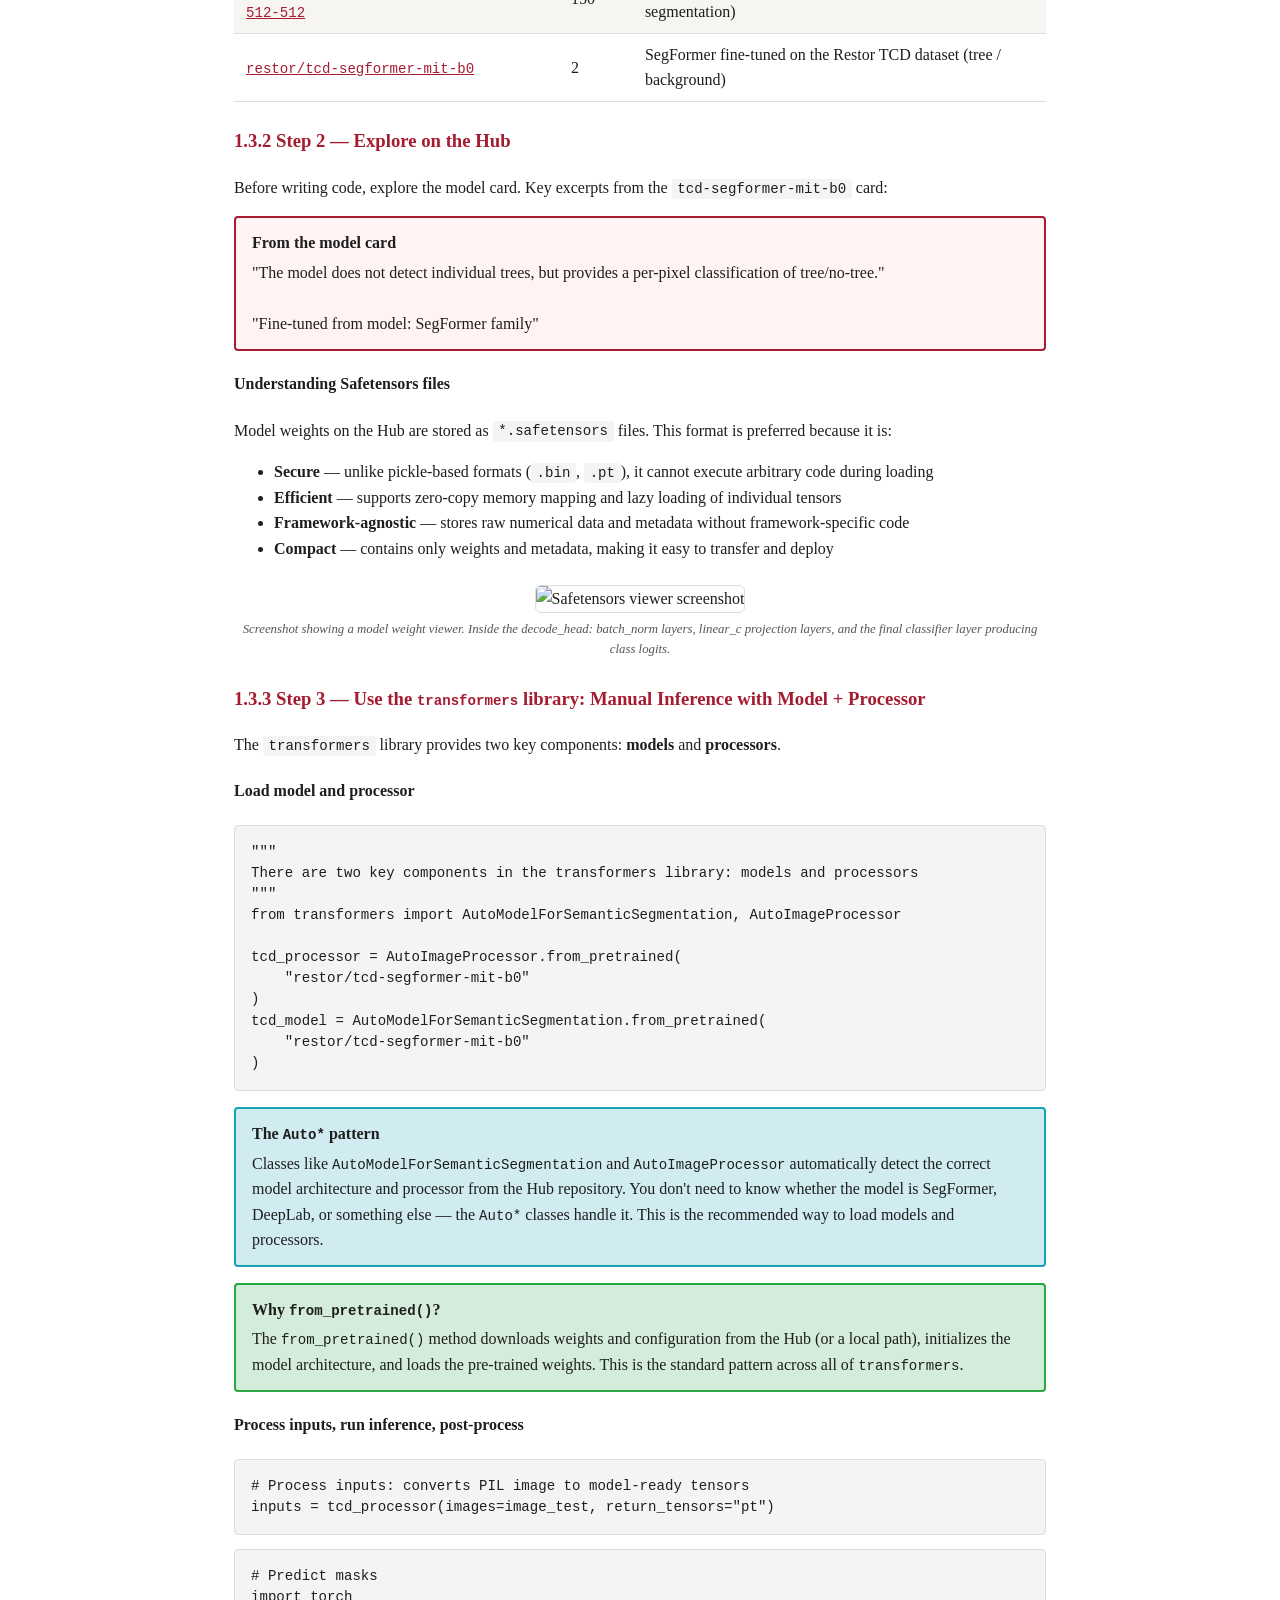
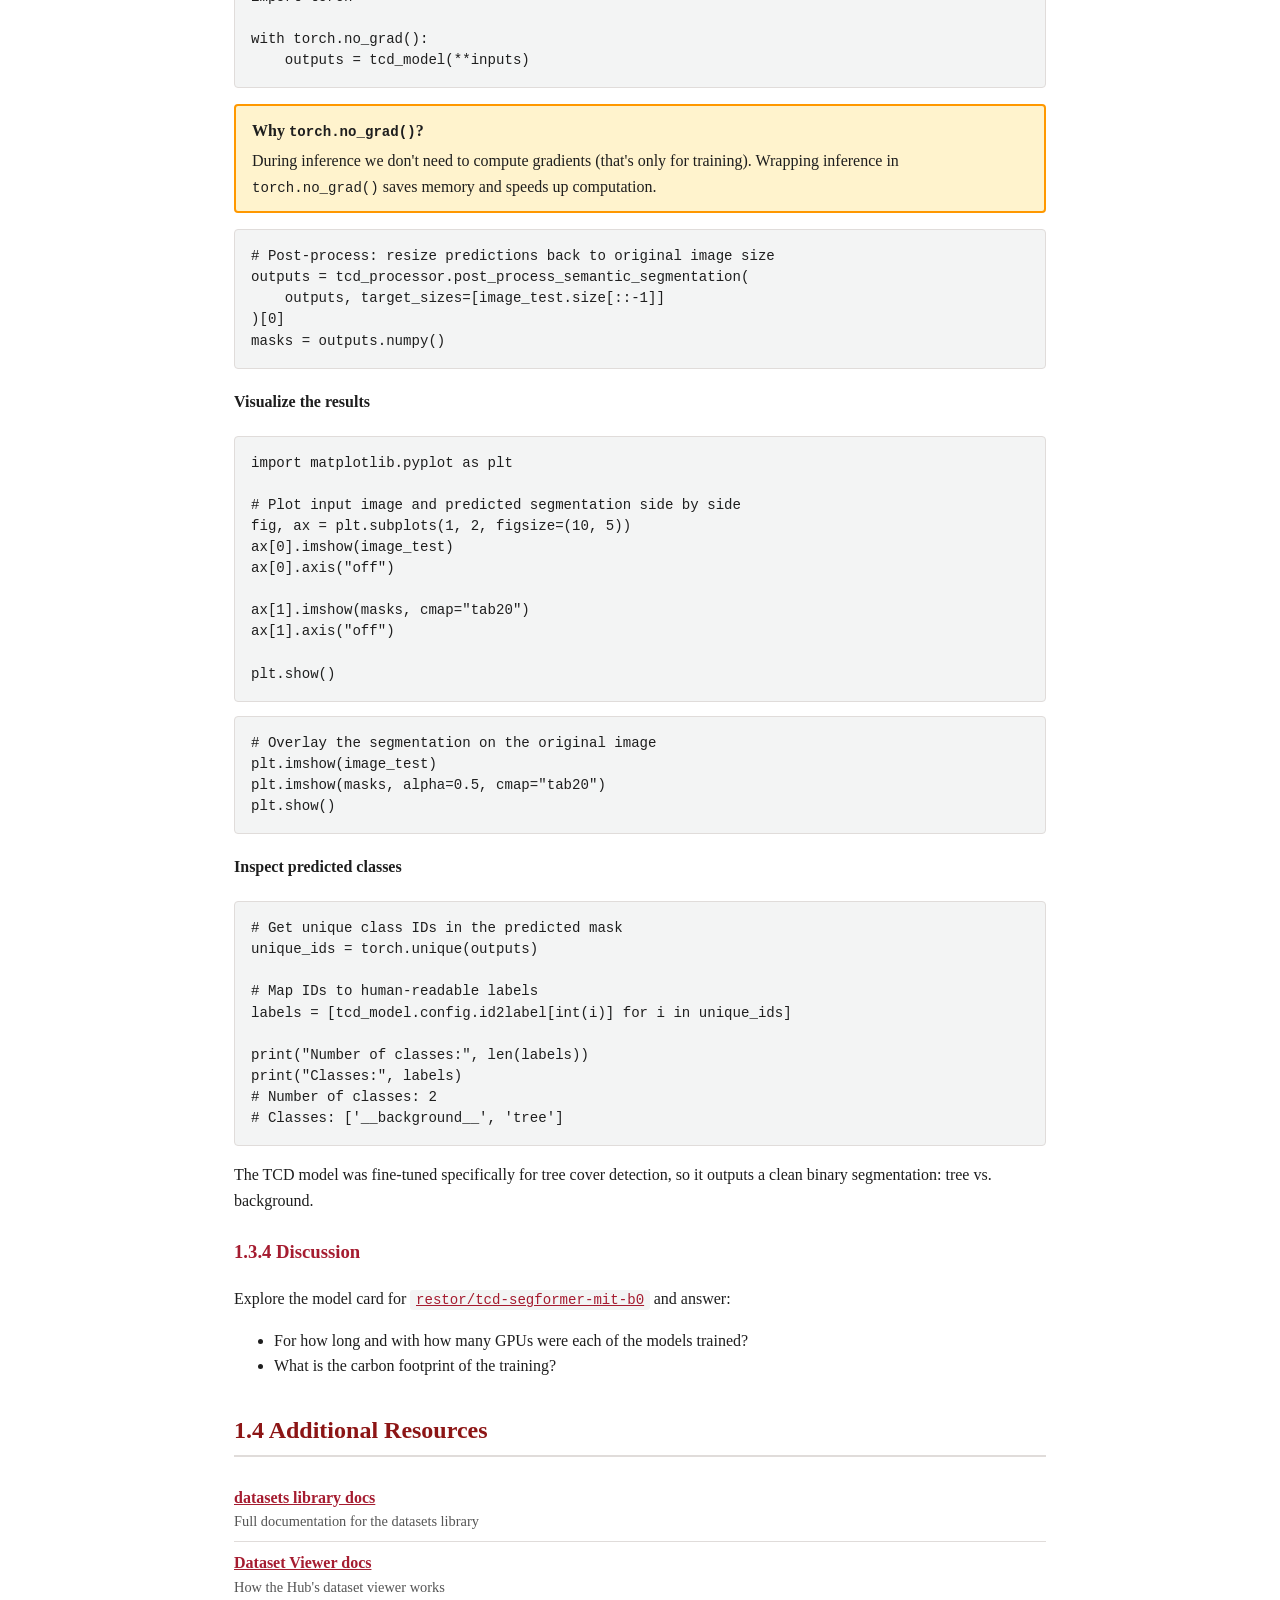
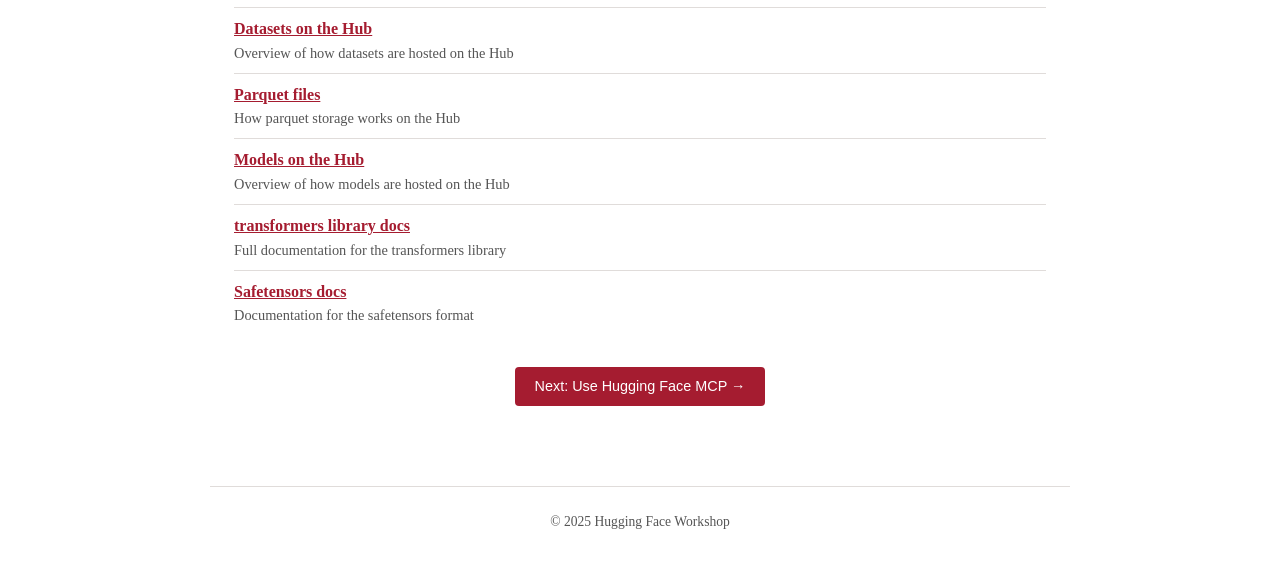
==== commit dcf9eb8e: "linked github content images instead of relative paths" ====
--- a/docs/section1.html
+++ b/docs/section1.html
@@ -43,7 +43,7 @@
   <p><strong>Tasks</strong> describe the shape of each model's API &mdash; the expected inputs and outputs.</p>
 
   <div class="figure">
-    <img src="../images/hf_tasks.png" alt="Hugging Face tasks overview">
+    <img src="https://raw.githubusercontent.com/audiracmichelle/huggingface_workshop/main/images/hf_tasks.png" alt="Hugging Face tasks overview">
     <div class="caption">Image source: Hugging Face Docs</div>
   </div>
 
@@ -63,7 +63,7 @@
   </table>
 
   <div class="figure">
-    <img src="../images/segmentation_diagram.png" alt="Segmentation diagram" style="max-width:400px;">
+    <img src="https://raw.githubusercontent.com/audiracmichelle/huggingface_workshop/main/images/segmentation_diagram.png" alt="Segmentation diagram" style="max-width:400px;">
     <div class="caption">Image source: ChatGPT generated</div>
   </div>
 
@@ -121,7 +121,7 @@
   </ul>
 
   <div class="figure">
-    <img src="../images/parquet_diagram.png" alt="Parquet file diagram" style="max-width:400px;">
+    <img src="https://raw.githubusercontent.com/audiracmichelle/huggingface_workshop/main/images/parquet_diagram.png" alt="Parquet file diagram" style="max-width:400px;">
     <div class="caption">Splitting parquets into smaller chunks improves robustness of data transfers.</div>
   </div>
 
@@ -265,7 +265,7 @@
   </ul>
 
   <div class="figure">
-    <img src="../images/safetensors_viewer.png" alt="Safetensors viewer screenshot">
+    <img src="https://raw.githubusercontent.com/audiracmichelle/huggingface_workshop/main/images/safetensors_viewer.png" alt="Safetensors viewer screenshot">
     <div class="caption">Screenshot showing a model weight viewer. Inside the decode_head: batch_norm layers, linear_c projection layers, and the final classifier layer producing class logits.</div>
   </div>
 
@@ -280,11 +280,11 @@
 """
 from transformers import AutoModelForSemanticSegmentation, AutoImageProcessor
 
-segformer_processor = AutoImageProcessor.from_pretrained(
-    "nvidia/segformer-b0-finetuned-ade-512-512"
+tcd_processor = AutoImageProcessor.from_pretrained(
+    "restor/tcd-segformer-mit-b0"
 )
-segformer_model = AutoModelForSemanticSegmentation.from_pretrained(
-    "nvidia/segformer-b0-finetuned-ade-512-512"
+tcd_model = AutoModelForSemanticSegmentation.from_pretrained(
+    "restor/tcd-segformer-mit-b0"
 )</code></pre>
 
   <div class="callout blue">
@@ -303,13 +303,13 @@
   <h4>Process inputs, run inference, post-process</h4>
 
 <pre><code># Process inputs: converts PIL image to model-ready tensors
-inputs = segformer_processor(images=image_test, return_tensors="pt")</code></pre>
+inputs = tcd_processor(images=image_test, return_tensors="pt")</code></pre>
 
 <pre><code># Predict masks
 import torch
 
 with torch.no_grad():
-    outputs = segformer_model(**inputs)</code></pre>
+    outputs = tcd_model(**inputs)</code></pre>
 
   <div class="callout yellow">
     <strong>Why <code>torch.no_grad()</code>?</strong>
@@ -318,7 +318,7 @@
   </div>
 
 <pre><code># Post-process: resize predictions back to original image size
-outputs = segformer_processor.post_process_semantic_segmentation(
+outputs = tcd_processor.post_process_semantic_segmentation(
     outputs, target_sizes=[image_test.size[::-1]]
 )[0]
 masks = outputs.numpy()</code></pre>
@@ -348,16 +348,14 @@
 unique_ids = torch.unique(outputs)
 
 # Map IDs to human-readable labels
-labels = [segformer_model.config.id2label[int(i)] for i in unique_ids]
+labels = [tcd_model.config.id2label[int(i)] for i in unique_ids]
 
 print("Number of classes:", len(labels))
 print("Classes:", labels)
-# Number of classes: 15
-# Classes: ['wall', 'building', 'floor', 'tree', 'road', 'windowpane',
-#           'grass', 'sidewalk', 'earth', 'plant', 'water', 'box',
-#           'signboard', 'path', 'bannister']</code></pre>
-
-  <p>The NVIDIA model was trained on ADE20K (150 classes of general scenes), so it recognizes many object types &mdash; but it was not specifically trained to detect tree cover.</p>
+# Number of classes: 2
+# Classes: ['__background__', 'tree']</code></pre>
+
+  <p>The TCD model was fine-tuned specifically for tree cover detection, so it outputs a clean binary segmentation: tree vs. background.</p>
 
   <h3>1.3.4 Discussion</h3>
 
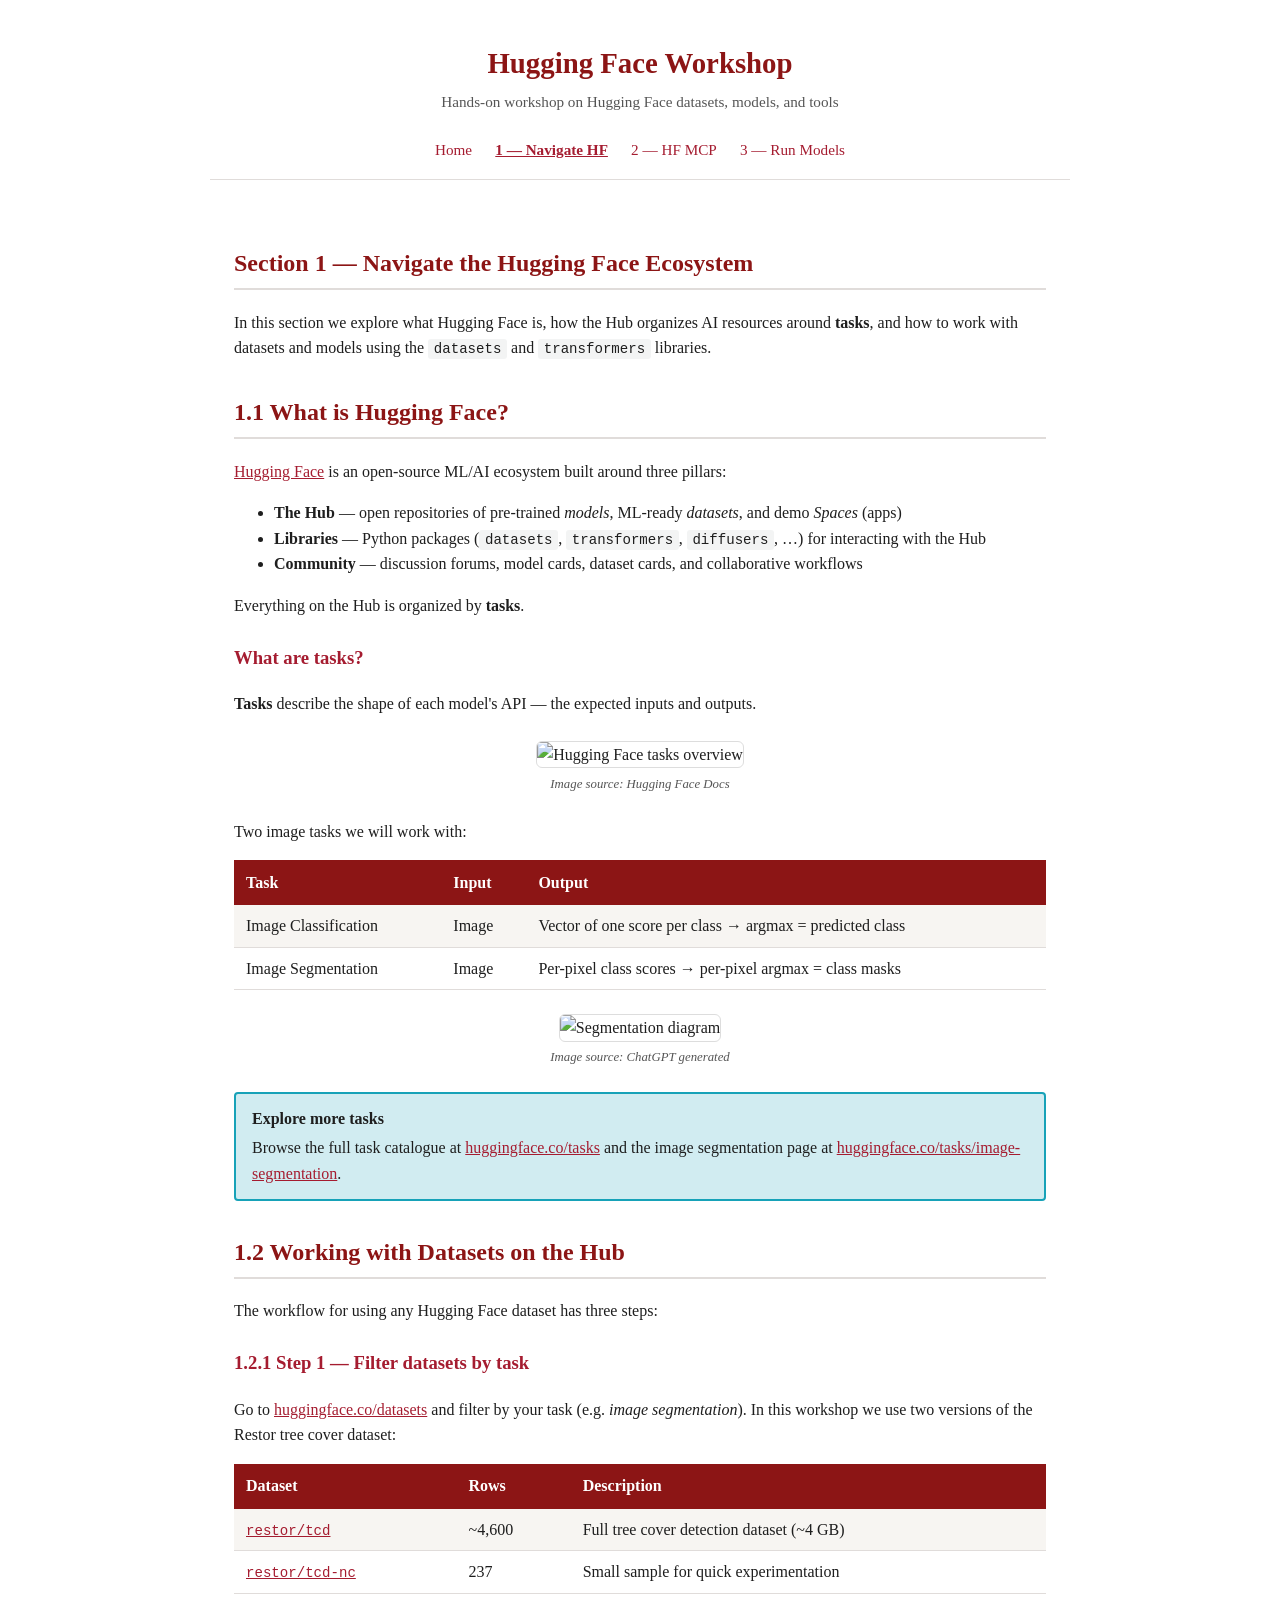
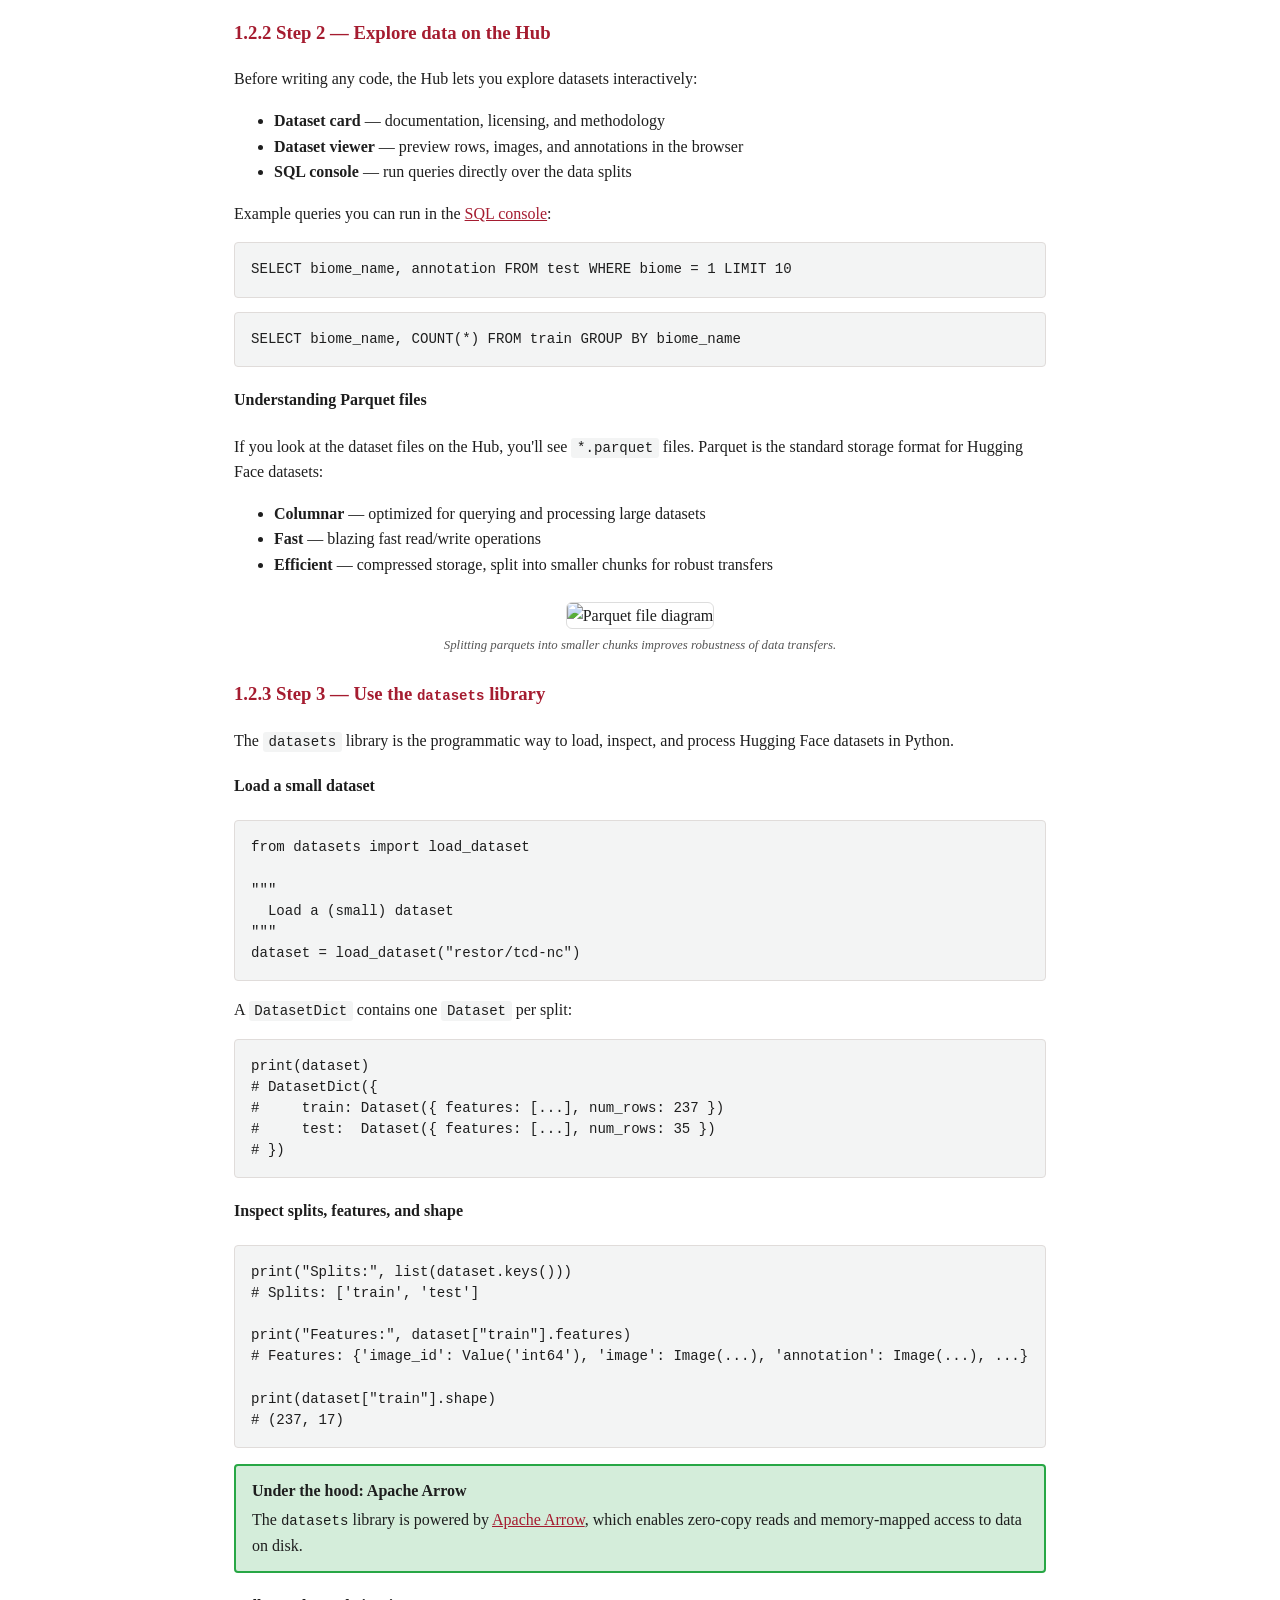
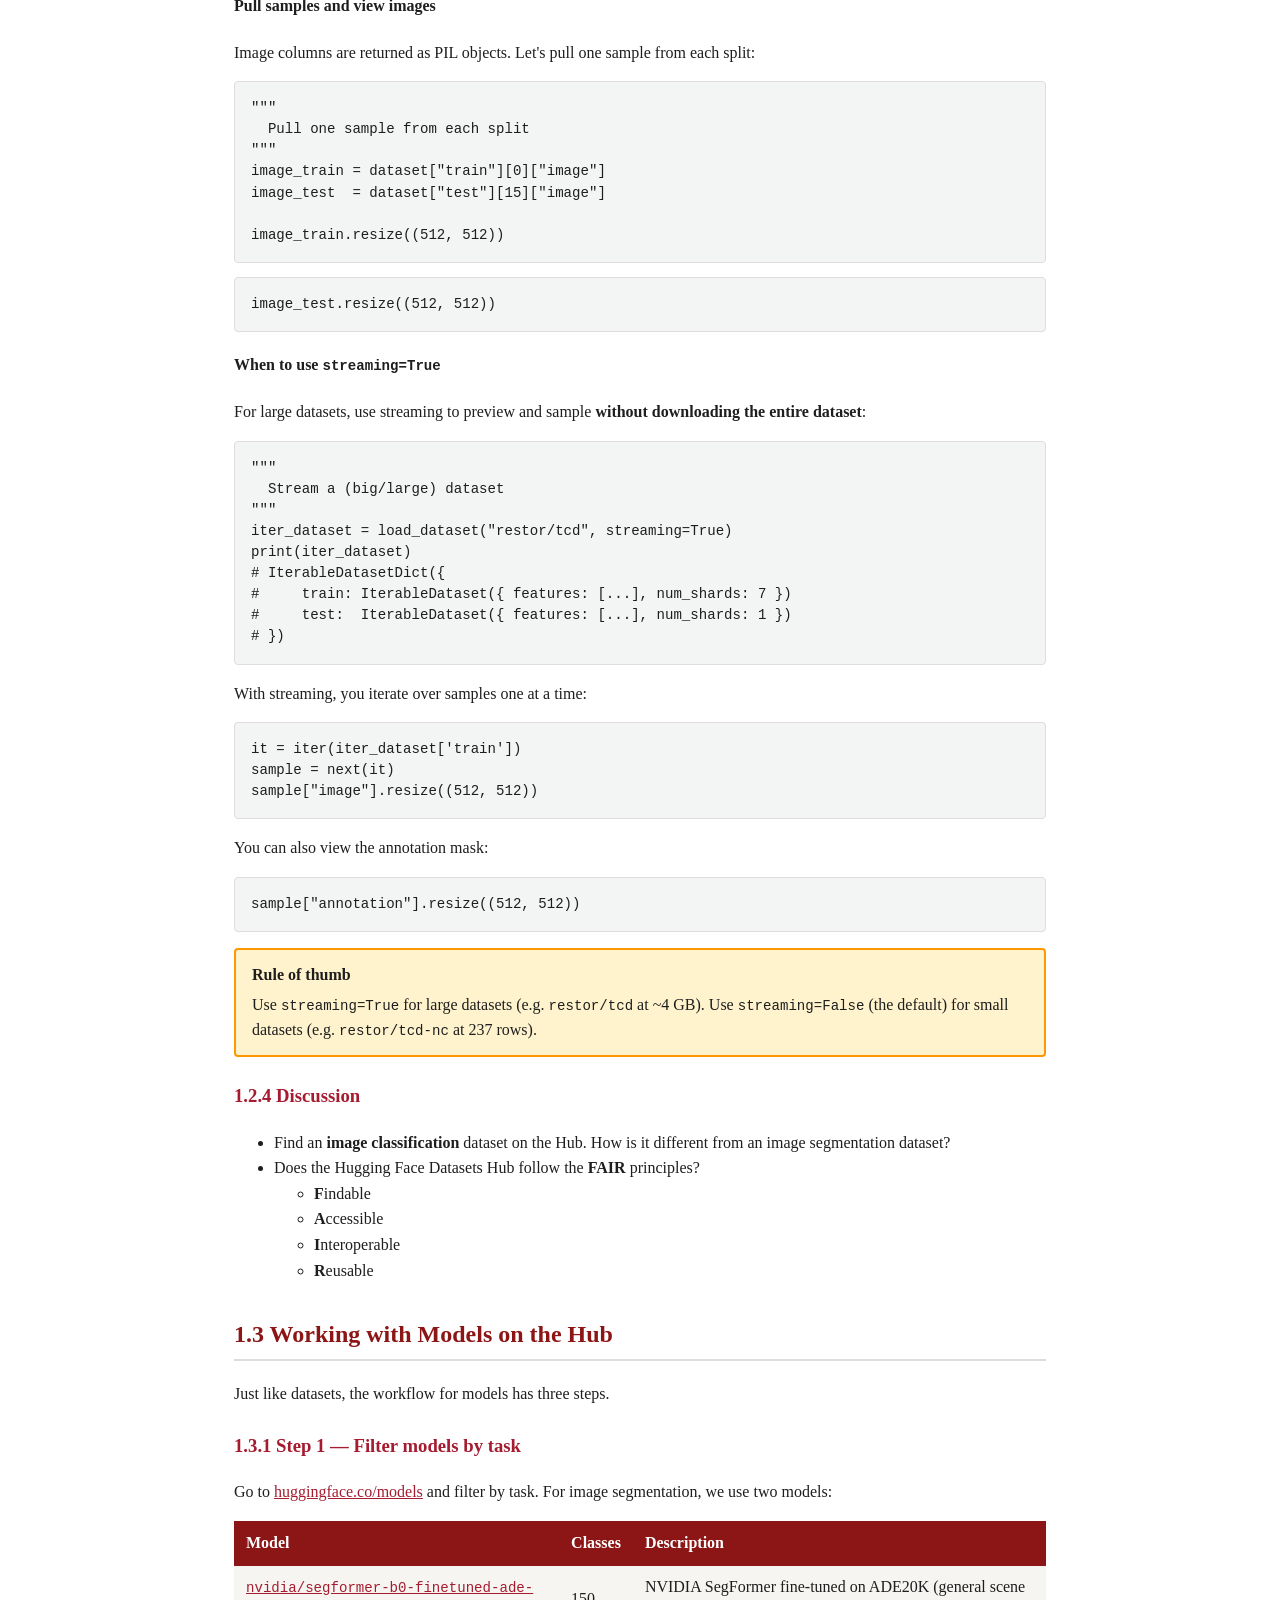
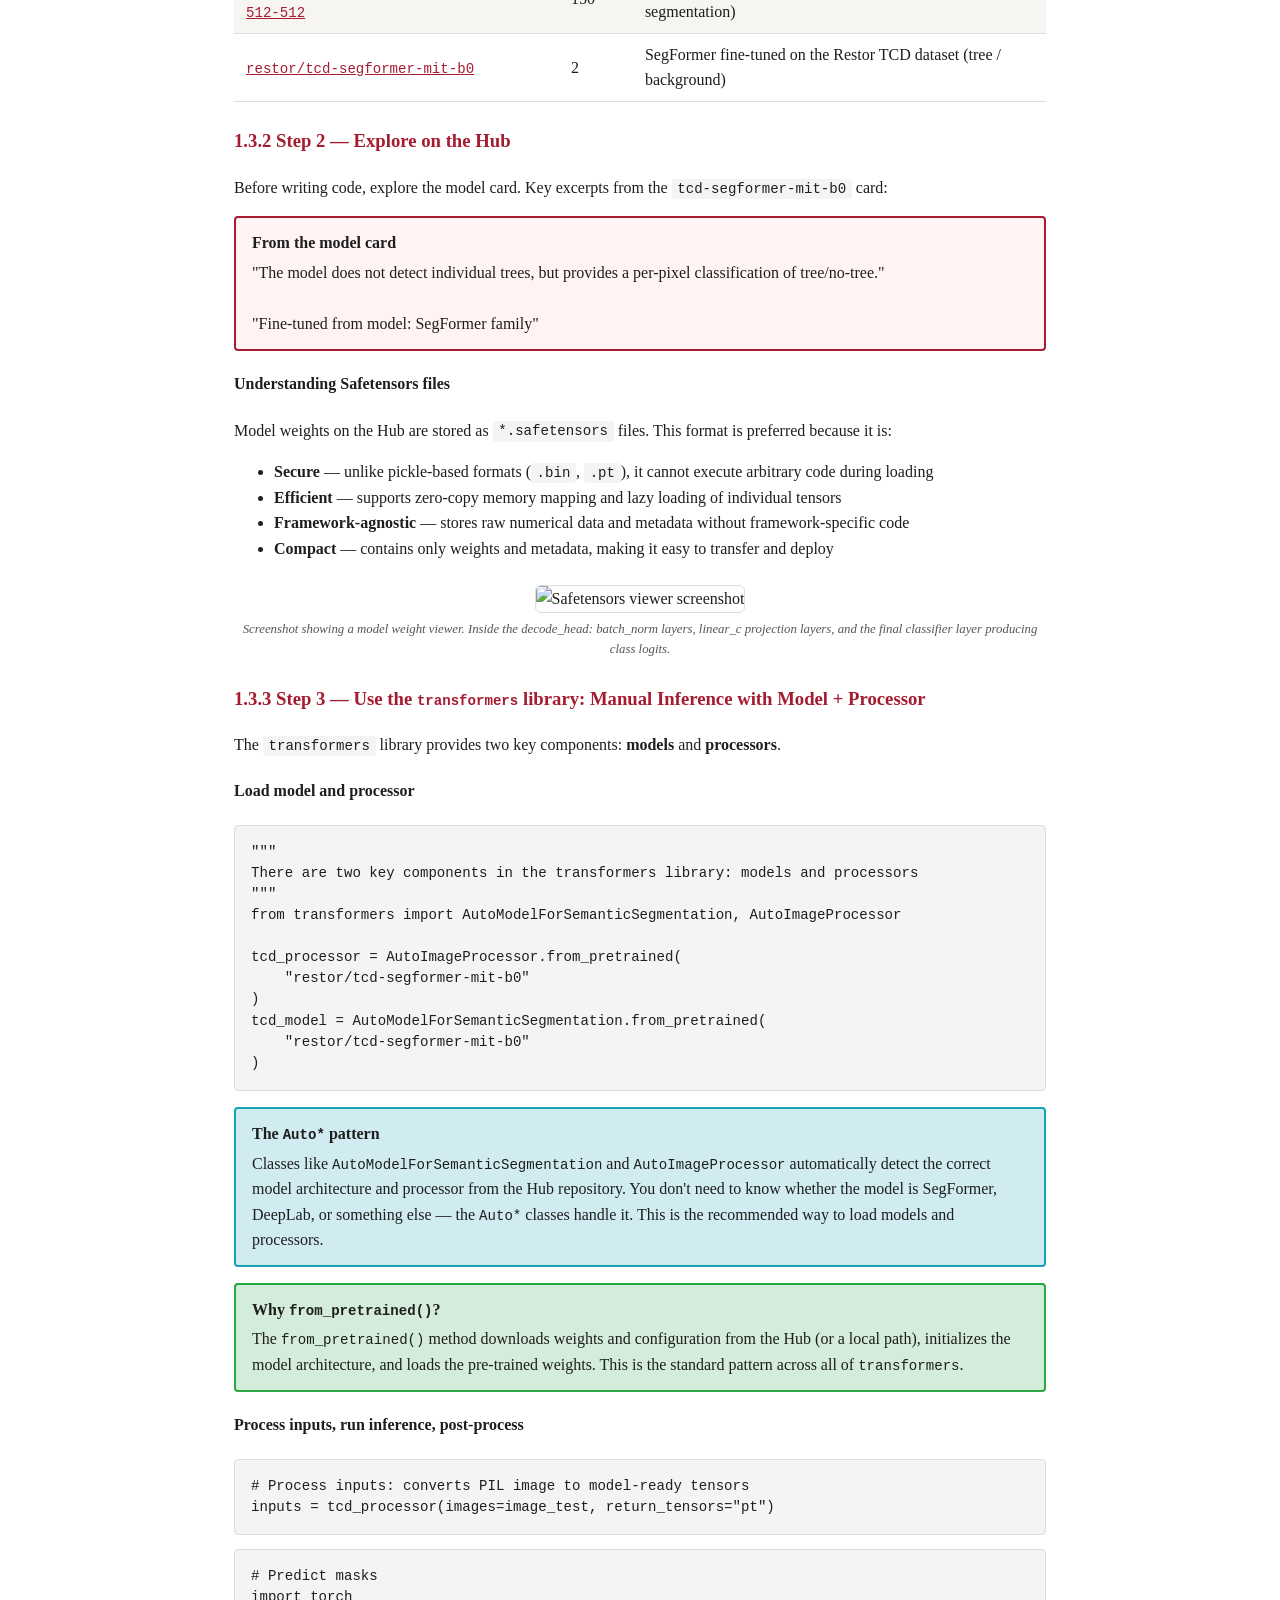
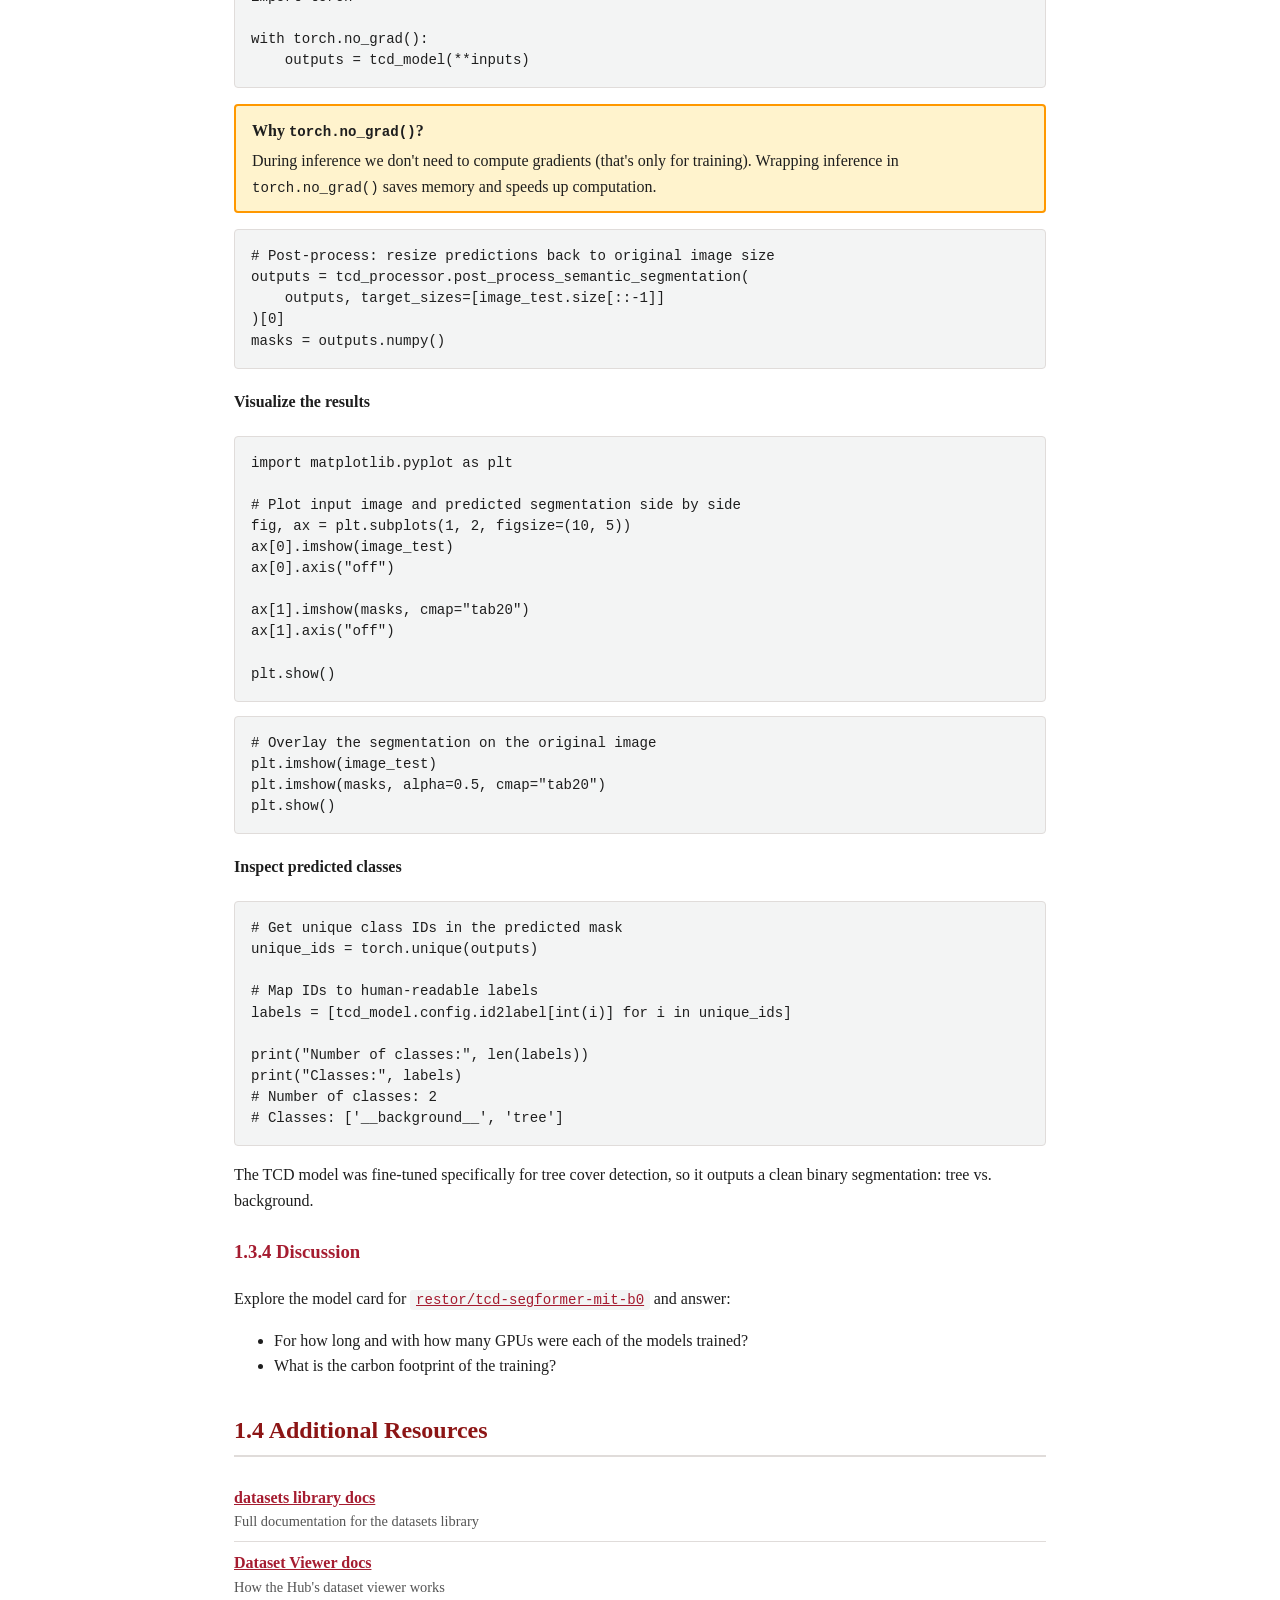
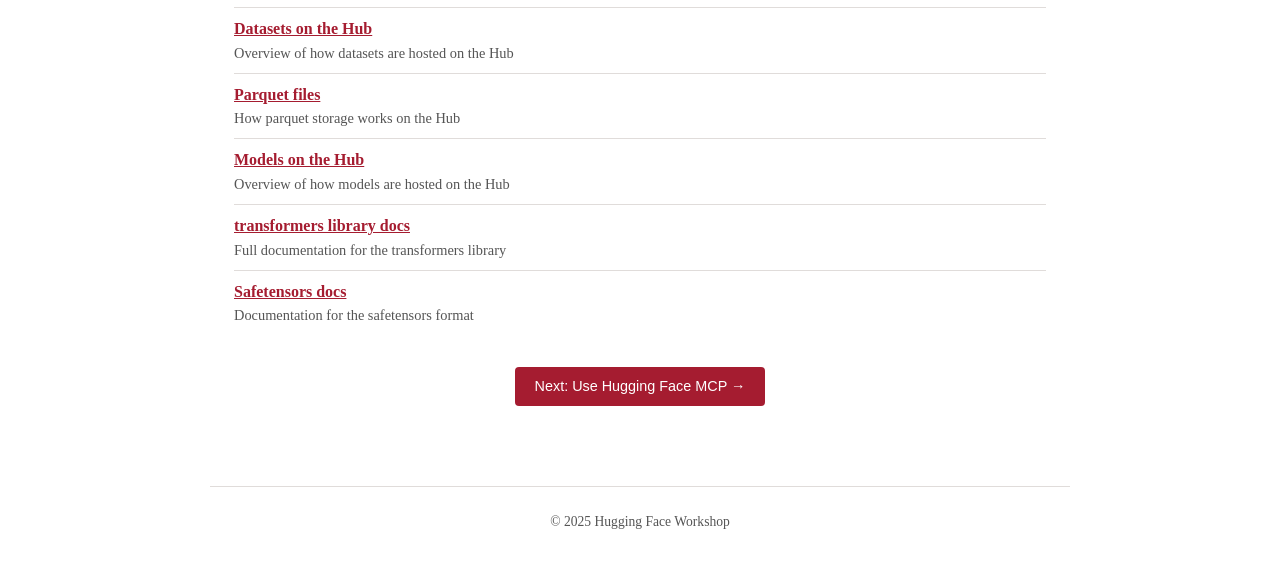
==== commit 25f88ff2: "removed section 4 Fixes #7" ====
--- a/docs/section1.html
+++ b/docs/section1.html
@@ -18,7 +18,7 @@
   <a href="section1.html" class="active">1 &mdash; Navigate HF</a>
   <a href="section2.html">2 &mdash; HF MCP</a>
   <a href="section3.html">3 &mdash; Run Models</a>
-  <a href="section4.html">4 &mdash; Training Loop</a>
+
 </nav>
 
 <div class="content">
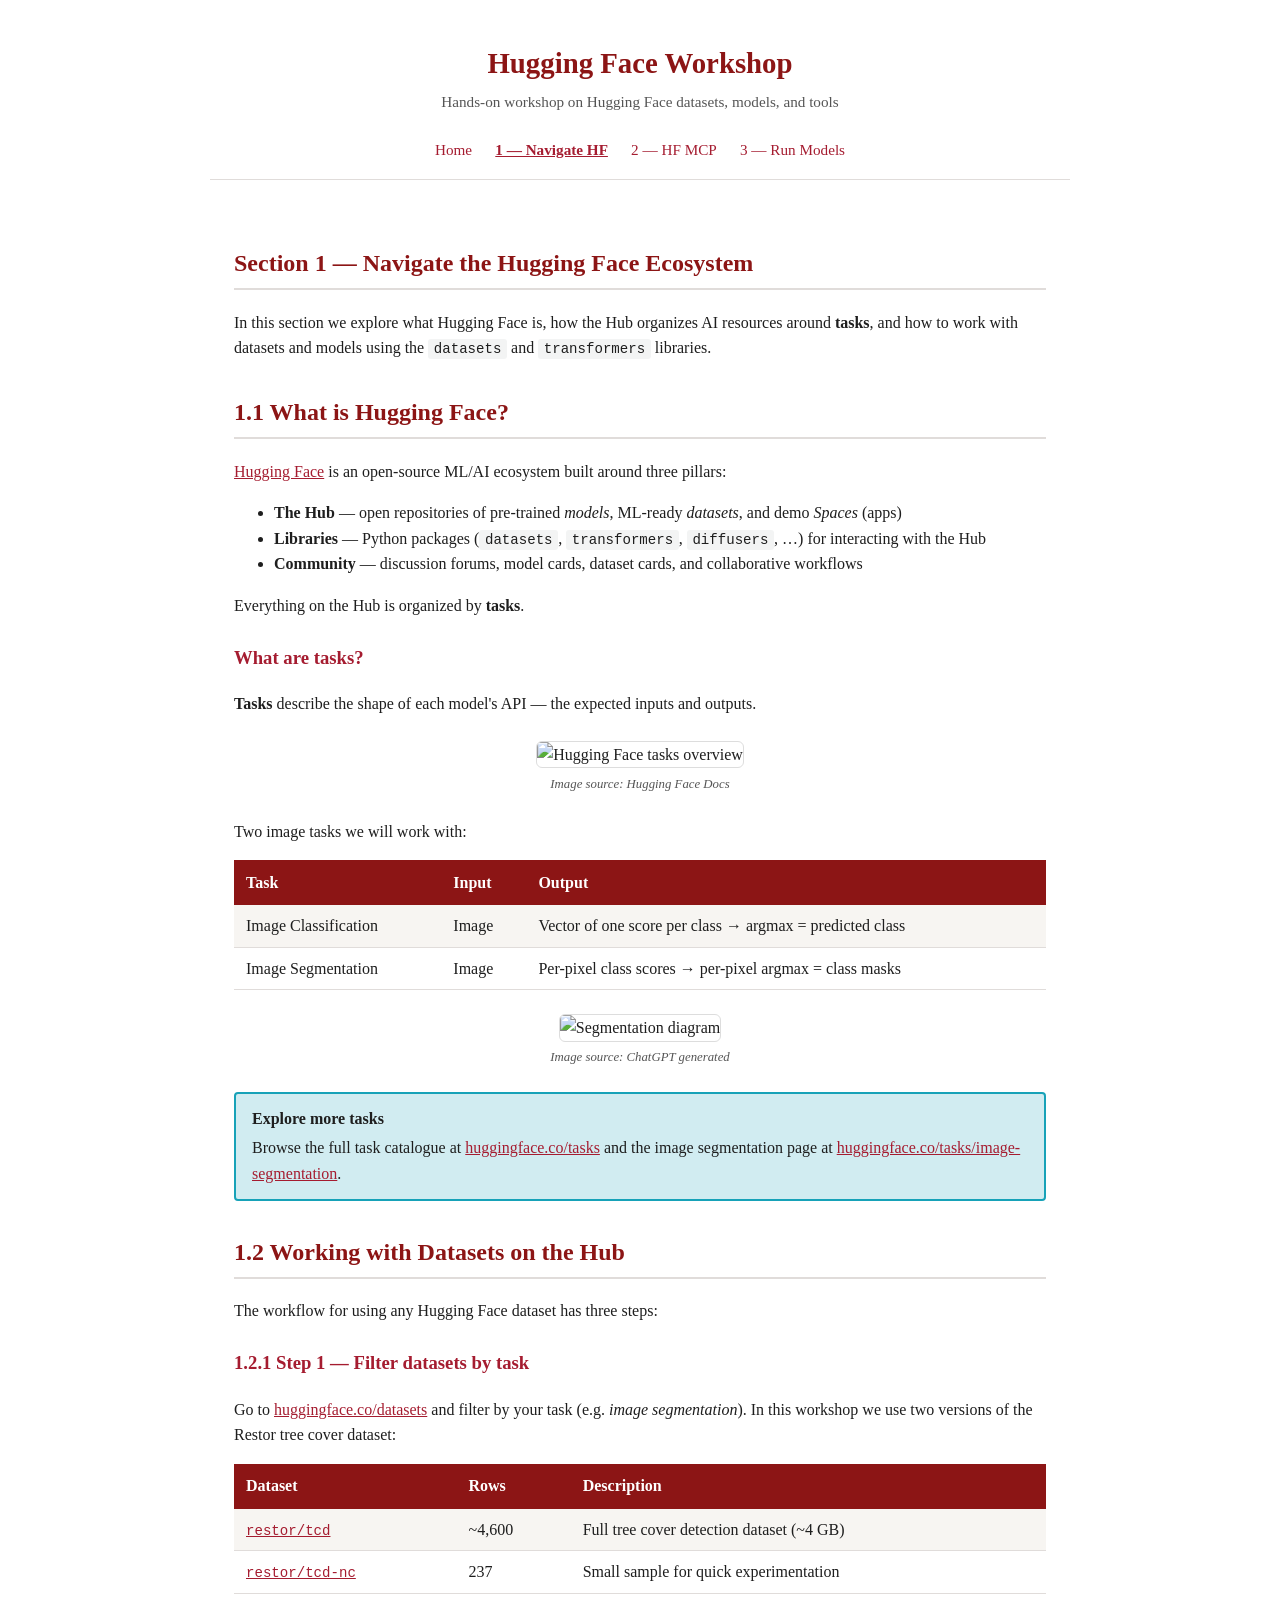
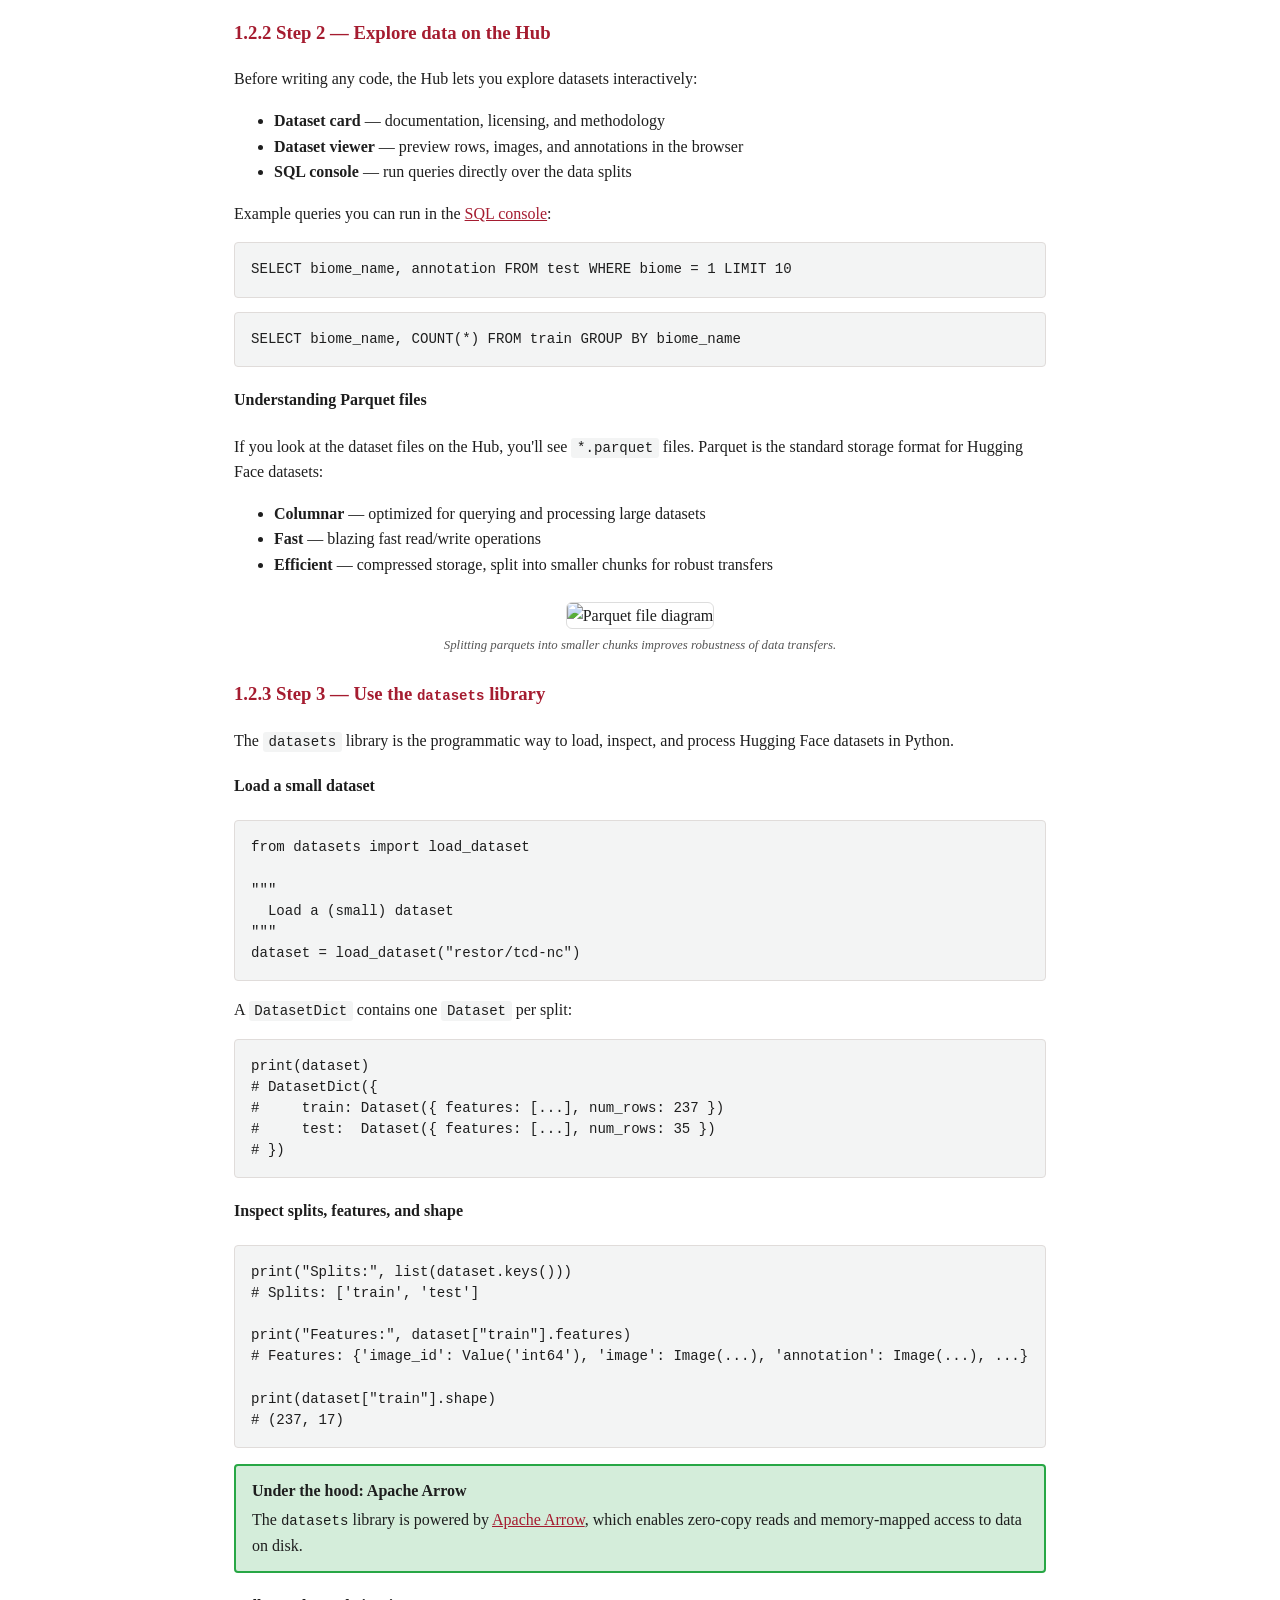
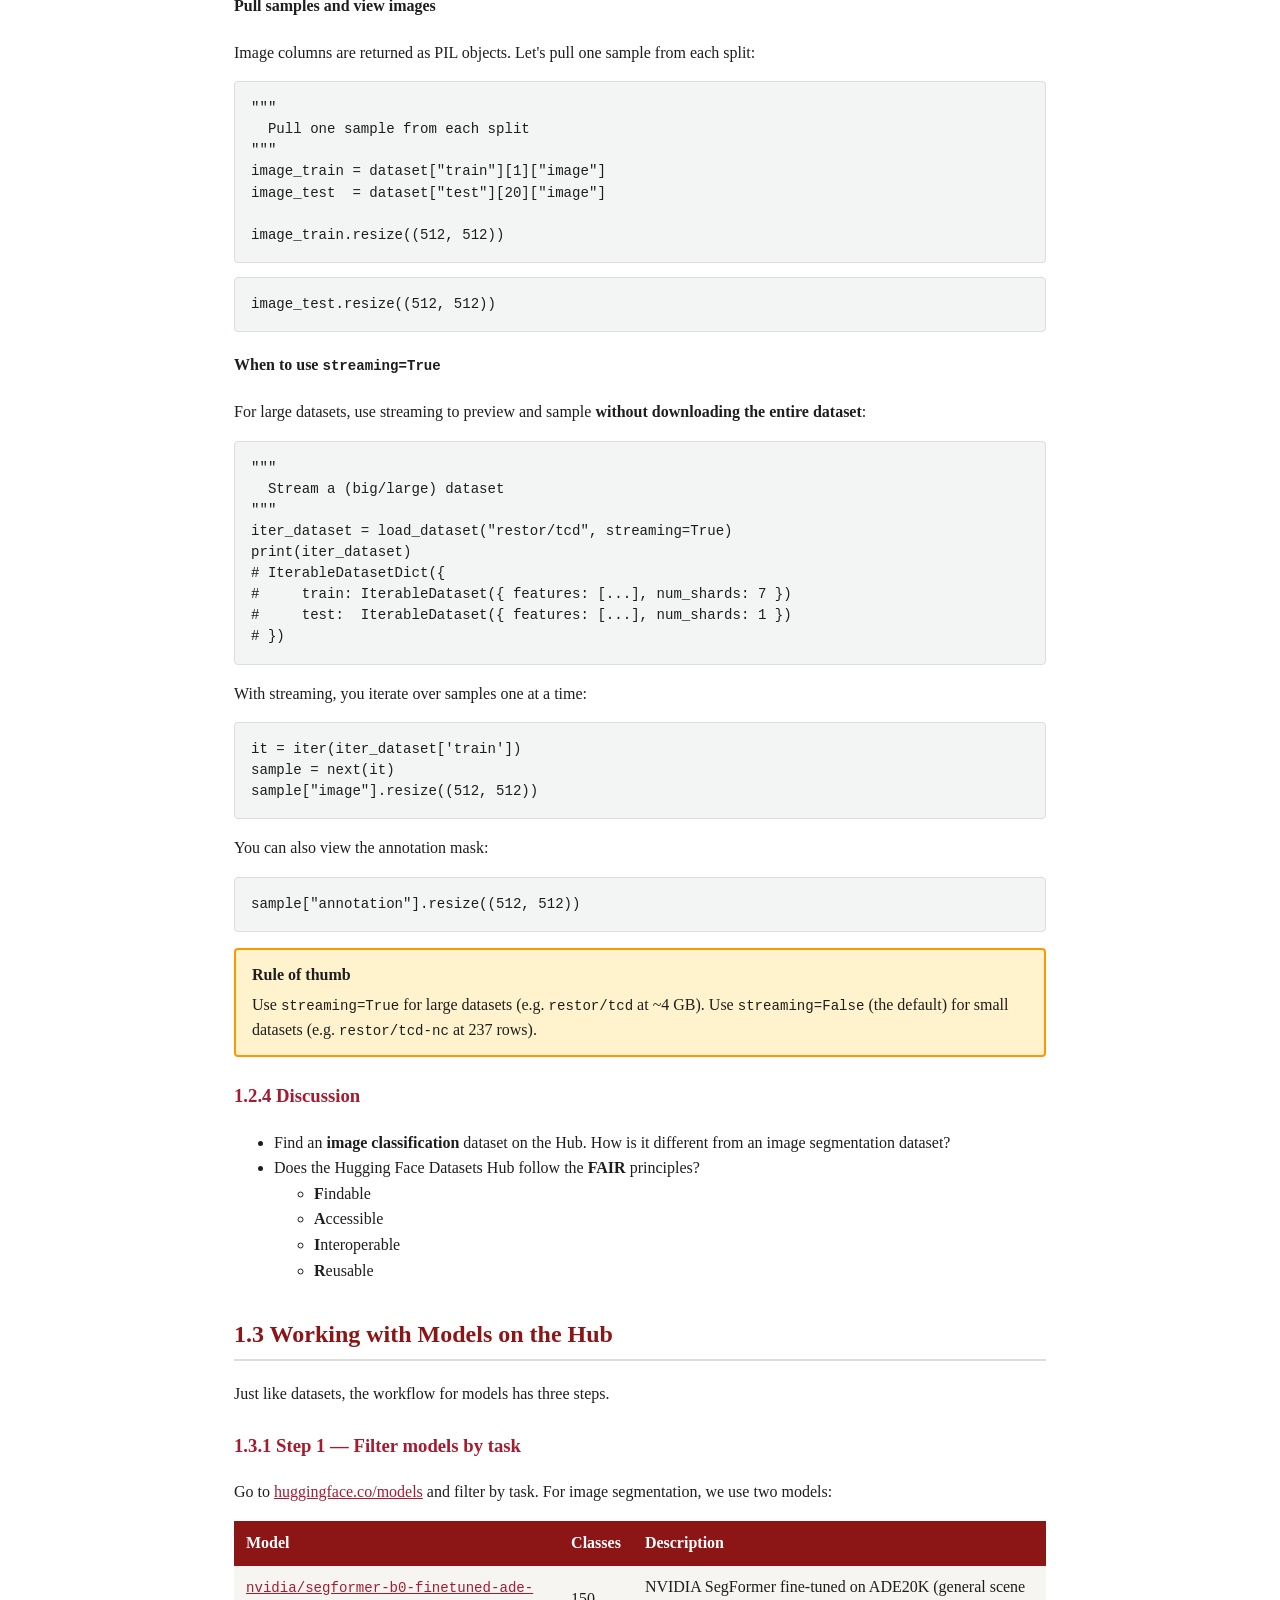
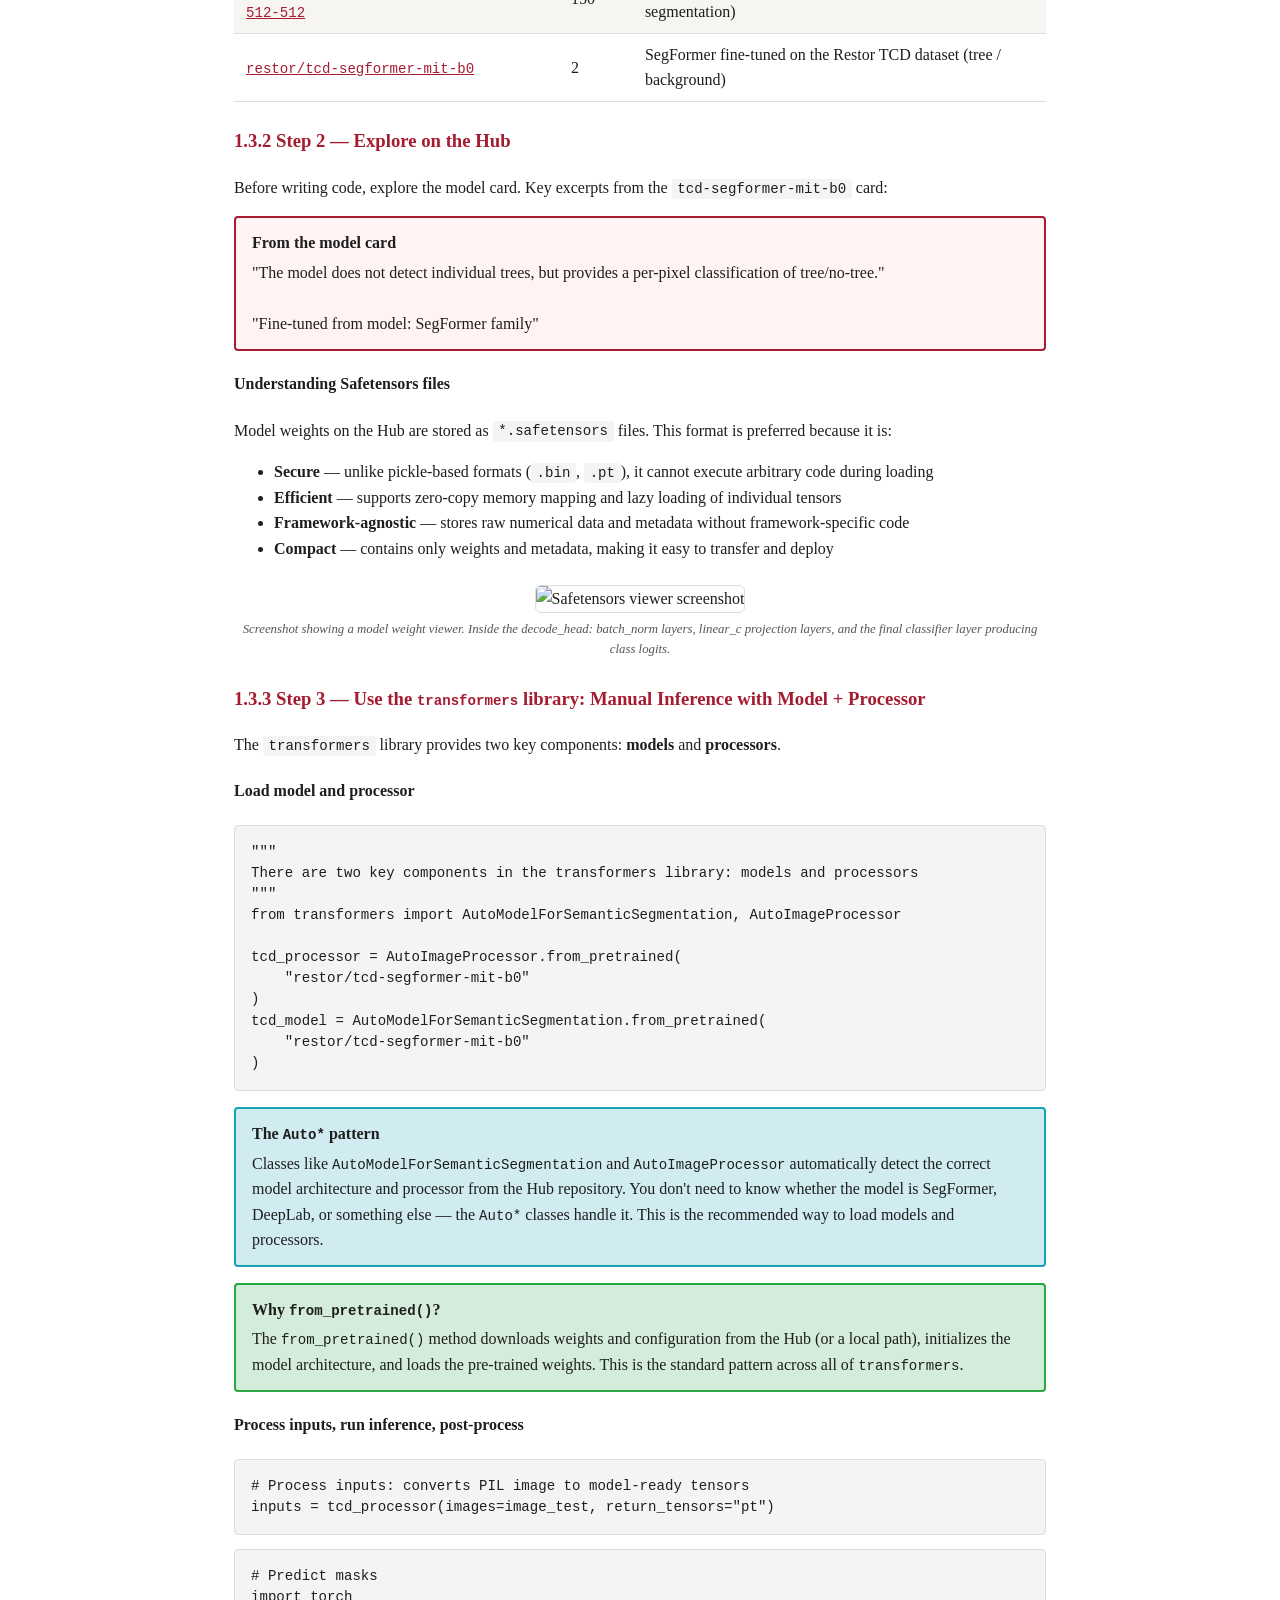
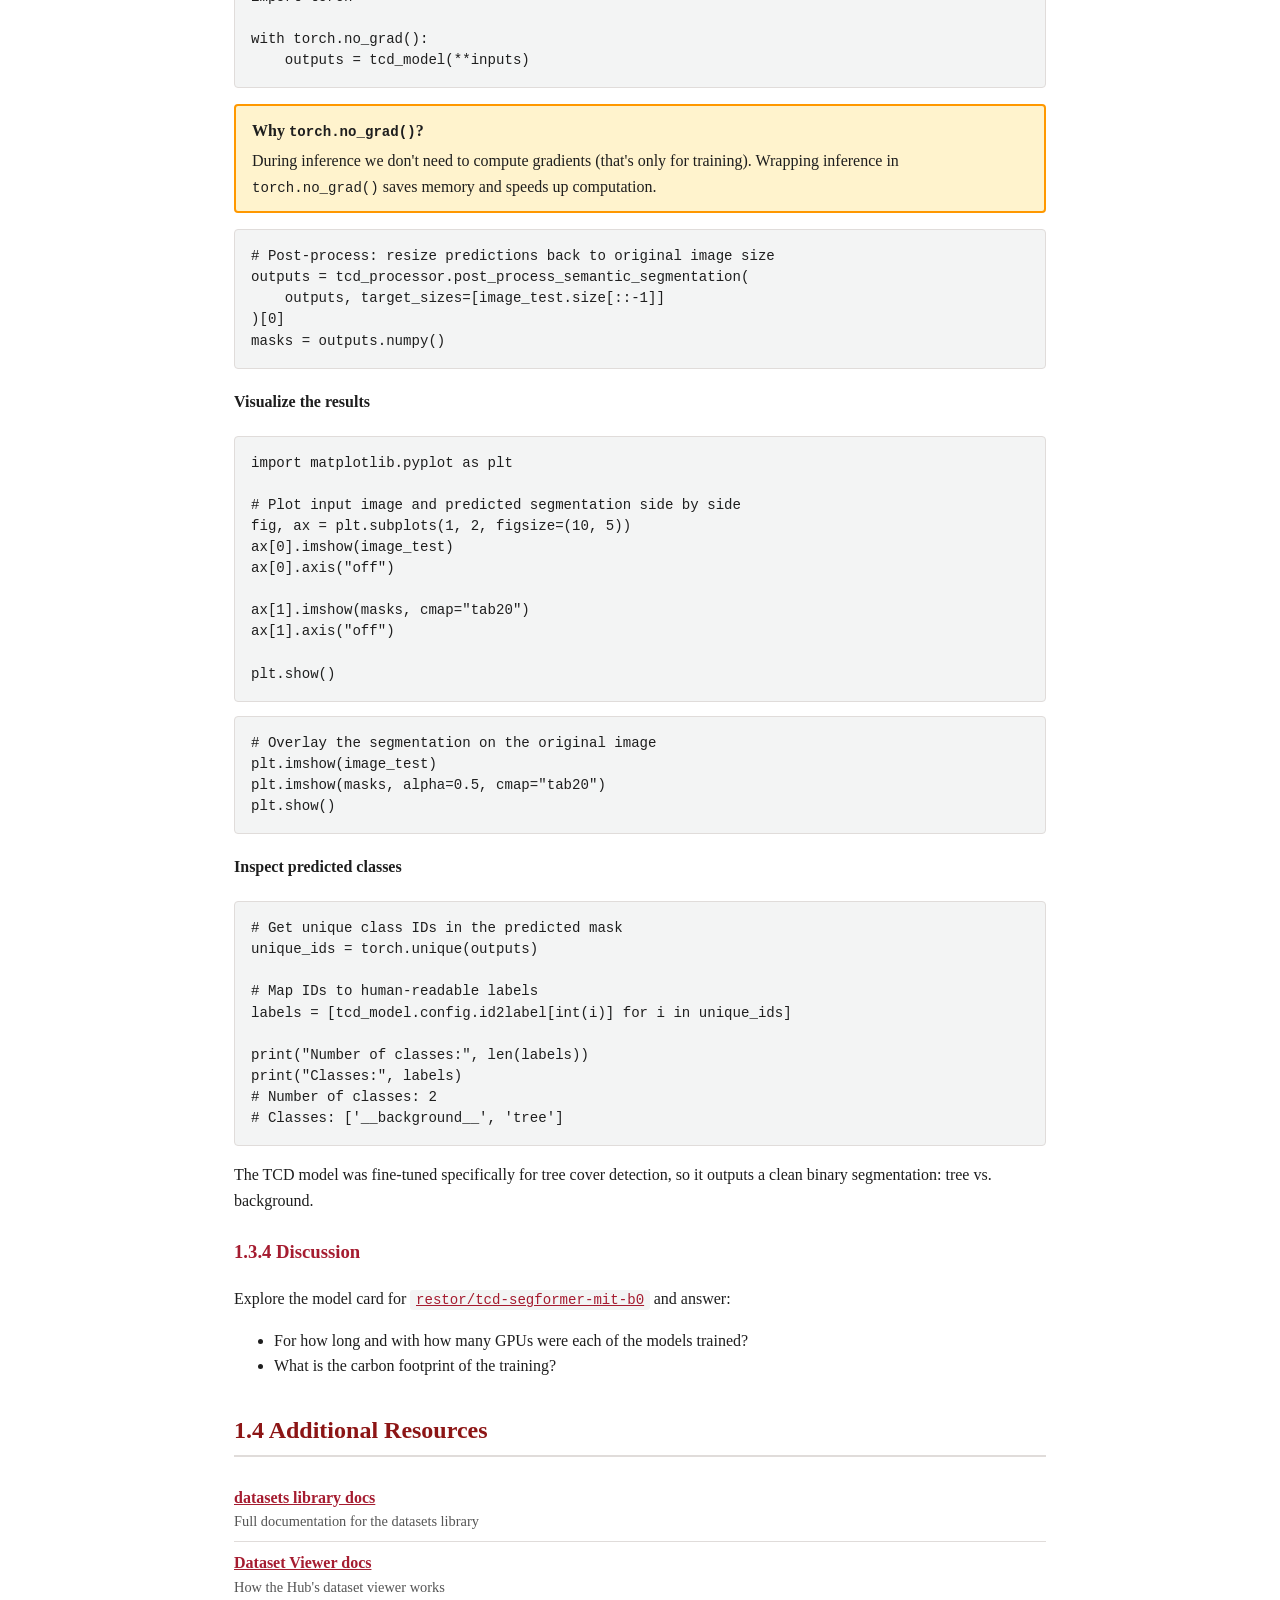
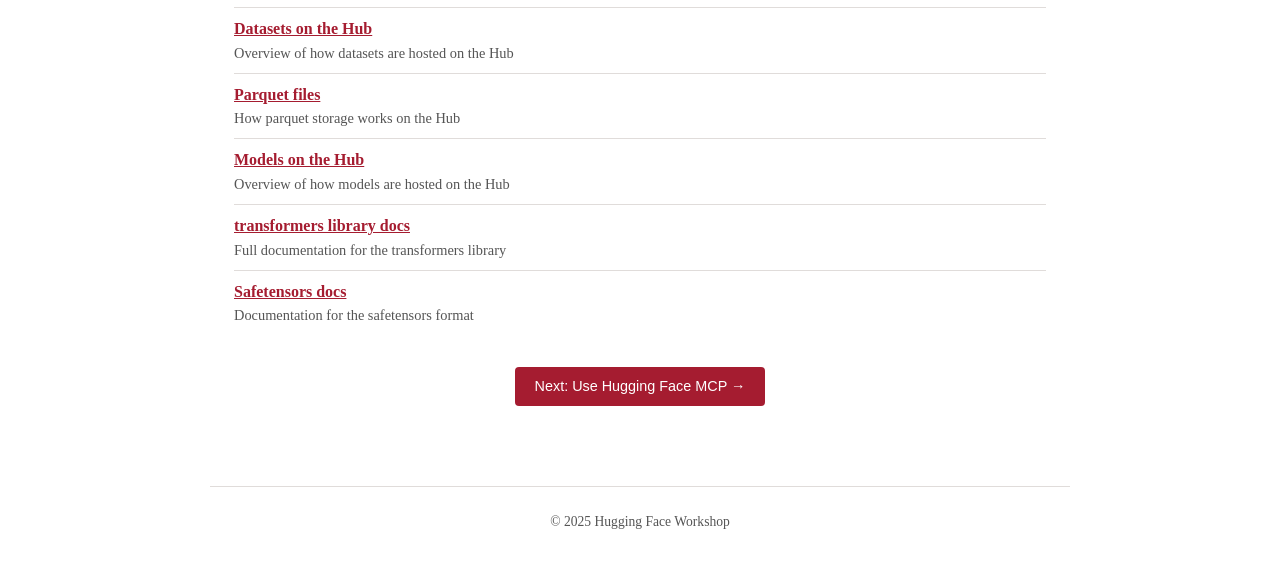
==== commit ddb26ed3: "updated dataset index for sample images" ====
--- a/docs/section1.html
+++ b/docs/section1.html
@@ -169,8 +169,8 @@
 <pre><code>"""
   Pull one sample from each split
 """
-image_train = dataset["train"][0]["image"]
-image_test  = dataset["test"][15]["image"]
+image_train = dataset["train"][1]["image"]
+image_test  = dataset["test"][20]["image"]
 
 image_train.resize((512, 512))</code></pre>
 
